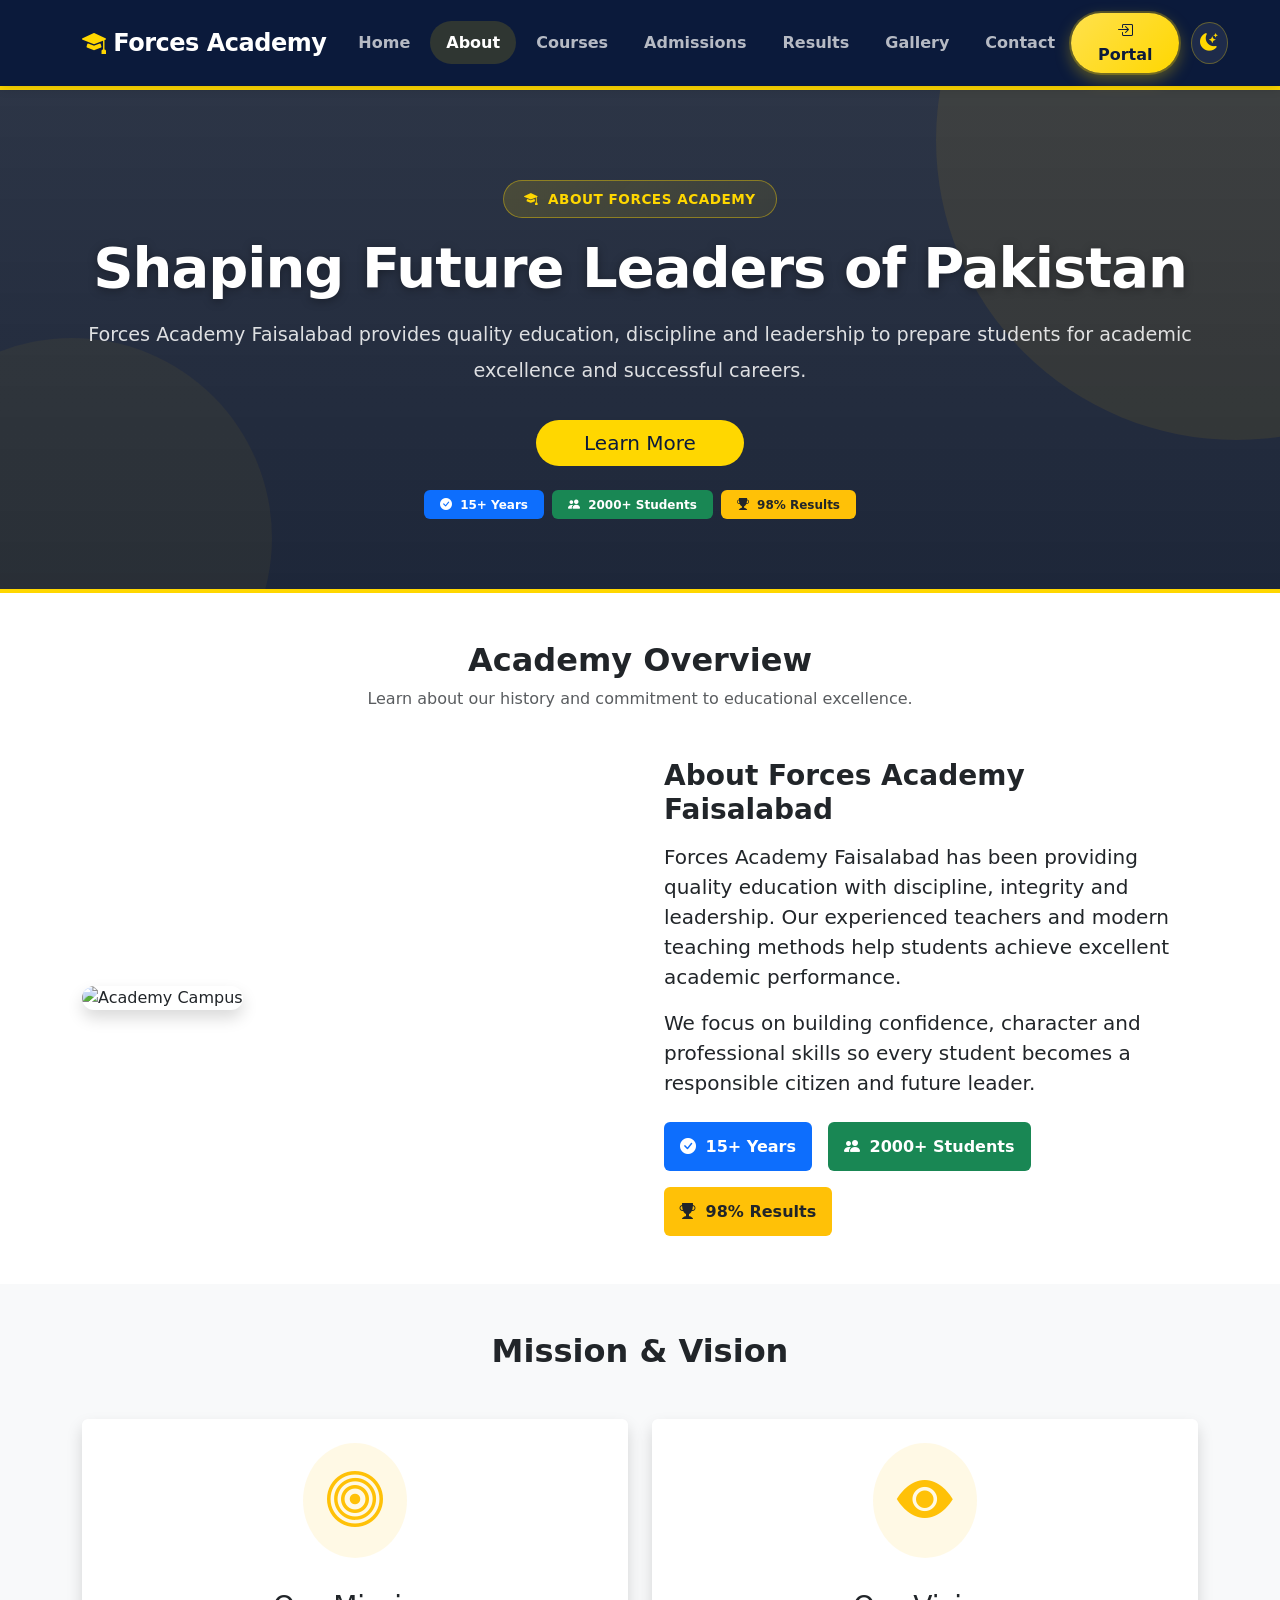
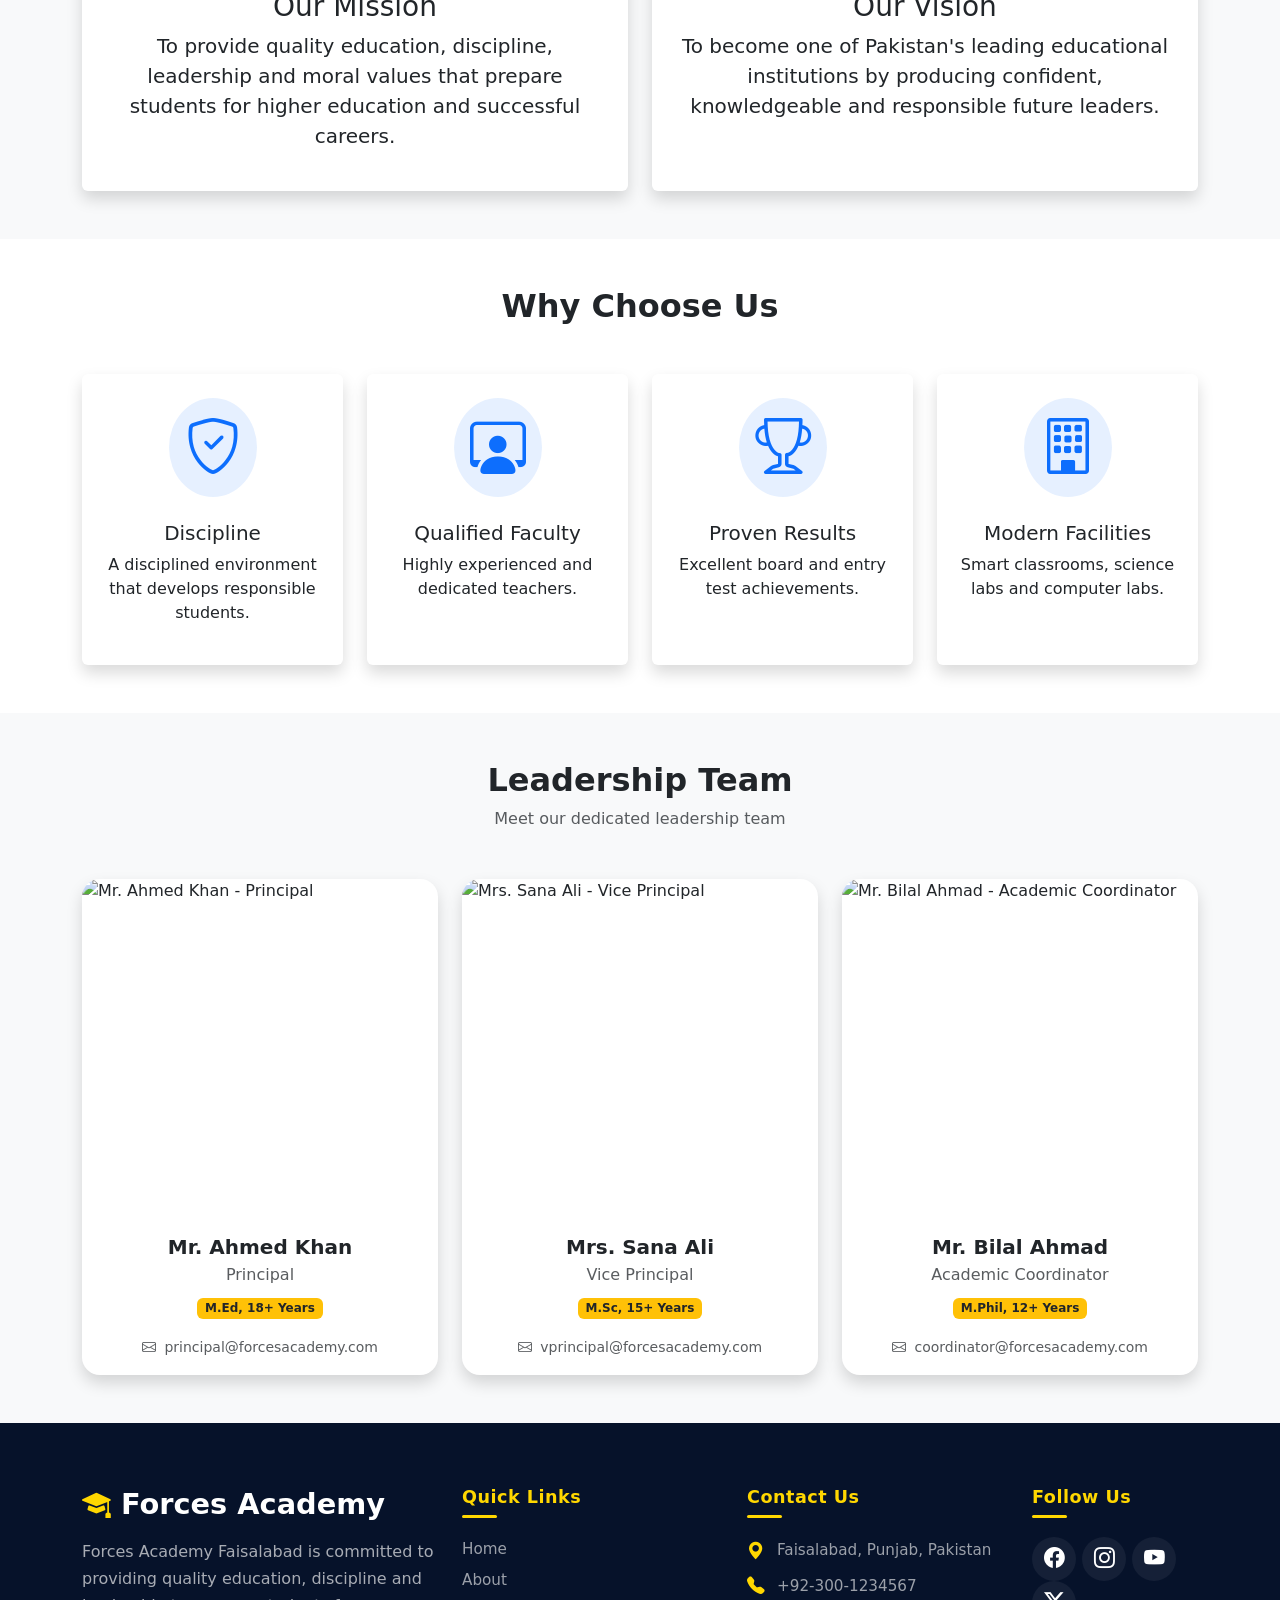
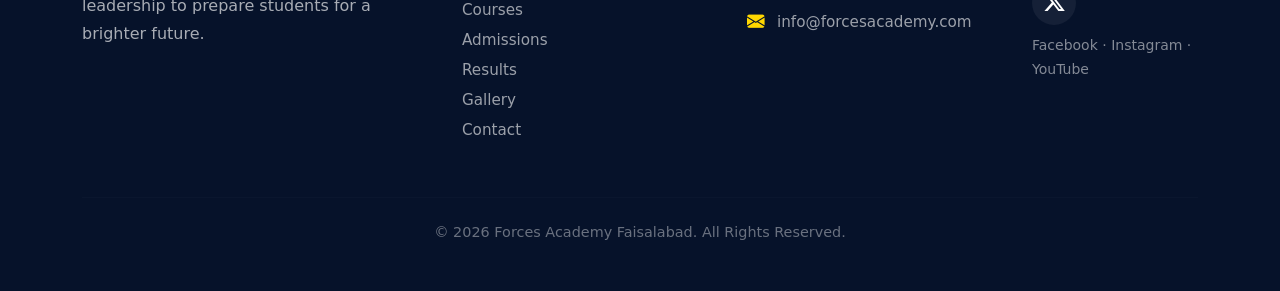
==== about.html @ 5c463c36 "Add Student Portal LMS link to all pages" ====
<!DOCTYPE html>
<html lang="en">

<head>
    <meta charset="UTF-8">
    <meta name="viewport" content="width=device-width, initial-scale=1.0">
    <title>About Us | Forces Academy Faisalabad</title>

  
    <meta name="description" content="Learn about Forces Academy Faisalabad's mission, vision and leadership team, and discover how we build confident, disciplined future leaders.">
    <meta name="keywords" content="About Forces Academy, Forces Academy Faisalabad, academy mission vision, academy leadership team, best academy Faisalabad Punjab">
    <meta property="og:title" content="About Forces Academy Faisalabad">
    <meta property="og:description" content="Discover the mission, vision and leadership team behind Forces Academy Faisalabad's commitment to quality education and leadership training.">
    <meta property="og:type" content="website">
    <meta property="og:image" content="https://images.unsplash.com/photo-1571260899304-425eee4c7efc?w=600&h=400&fit=crop&crop=center">
    <meta property="og:url" content="https://forcesacademyofficial.github.io/about.html">

    
    <link rel="icon" type="image/svg+xml" href="data:image/svg+xml,%3Csvg xmlns='http://www.w3.org/2000/svg' viewBox='0 0 64 64'%3E%3Ccircle cx='32' cy='32' r='32' fill='%230b1a3b'/%3E%3Ctext x='32' y='42' font-size='26' font-family='Arial, sans-serif' font-weight='bold' fill='%23ffd700' text-anchor='middle'%3EFA%3C/text%3E%3C/svg%3E">

    <!-- Bootstrap CSS -->
    <link href="https://cdn.jsdelivr.net/npm/bootstrap@5.3.3/dist/css/bootstrap.min.css" rel="stylesheet">

    <!-- Bootstrap Icons -->
    <link rel="stylesheet" href="https://cdn.jsdelivr.net/npm/bootstrap-icons@1.11.3/font/bootstrap-icons.min.css">

    <!-- Google Font -->
    <link href="https://fonts.googleapis.com/css2?family=Inter:wght@300;400;500;600;700;800&display=swap" rel="stylesheet">

    <style>
        /* ===== Smooth Scroll ===== */
        html {
            scroll-behavior: smooth;
        }

        /* ===== Back to Top Button ===== */
        #backToTopBtn {
            position: fixed;
            bottom: 30px;
            right: 30px;
            z-index: 1050;
            width: 50px;
            height: 50px;
            border-radius: 50%;
            background: #ffd700;
            color: #0b1a3b;
            border: none;
            font-size: 1.4rem;
            display: flex;
            align-items: center;
            justify-content: center;
            box-shadow: 0 8px 20px rgba(0, 0, 0, 0.25);
            opacity: 0;
            visibility: hidden;
            transform: translateY(20px);
            transition: opacity 0.3s ease, transform 0.3s ease, visibility 0.3s ease, background 0.2s ease;
            cursor: pointer;
        }
        #backToTopBtn.show {
            opacity: 1;
            visibility: visible;
            transform: translateY(0);
        }
        #backToTopBtn:hover {
            background: #e6c200;
            transform: translateY(-4px);
        }
        @media (max-width: 768px) {
            #backToTopBtn {
                bottom: 20px;
                right: 20px;
                width: 44px;
                height: 44px;
                font-size: 1.2rem;
            }
        }

        /* ===== NAVBAR STYLES (MATCHING INDEX.HTML) ===== */
        #mainNav {
            background: #0b1a3b;
            box-shadow: 0 2px 10px rgba(0, 0, 0, 0.15);
            padding: 0.8rem 0;
        }
        .navbar-brand {
            font-size: 1.5rem;
            letter-spacing: -0.5px;
        }
        .navbar-brand i {
            color: #ffd700;
        }
        .nav-link {
            color: rgba(255, 255, 255, 0.7) !important;
            font-weight: 600;
            padding: 0.6rem 1rem !important;
            border-radius: 50px;
            transition: all 0.2s;
        }
        .nav-link:hover,
        .nav-link.active {
            color: #fff !important;
            background: rgba(255, 215, 0, 0.15);
        }
        .btn-warning {
            background: #ffd700;
            border: none;
            color: #0b1a3b;
        }
        .btn-warning:hover {
            background: #e6c200;
            color: #0b1a3b;
        }

        /* ===== Student Portal button — made to stand out clearly ===== */
        .btn-portal {
            background: linear-gradient(135deg, #ffe14d, #ffd700);
            color: #0b1a3b !important;
            font-weight: 800;
            box-shadow: 0 0 0 2px rgba(255, 215, 0, 0.25), 0 6px 16px rgba(255, 215, 0, 0.35);
            transition: transform 0.25s ease, box-shadow 0.25s ease, background 0.2s ease;
        }
        .btn-portal:hover {
            background: linear-gradient(135deg, #fff3b0, #ffd700);
            color: #0b1a3b !important;
            transform: translateY(-3px);
            box-shadow: 0 0 0 2px rgba(255, 215, 0, 0.4), 0 10px 24px rgba(255, 215, 0, 0.45);
        }

        /* Hero section */
        .about-hero {
            position: relative;
            background-image: linear-gradient(rgba(10, 20, 40, 0.86), rgba(10, 20, 40, 0.92)), url('https://picsum.photos/seed/forcesacademy-hero/1600/700');
            background-size: cover;
            background-position: center;
            overflow: hidden;
            padding: 90px 0 70px;
            border-top: 4px solid #ffd700;
            border-bottom: 4px solid #ffd700;
        }

        .about-hero::before {
            content: '';
            position: absolute;
            top: -50%;
            right: -20%;
            width: 600px;
            height: 600px;
            background: rgba(255, 193, 7, 0.08);
            border-radius: 50%;
            pointer-events: none;
        }

        .about-hero::after {
            content: '';
            position: absolute;
            bottom: -30%;
            left: -10%;
            width: 400px;
            height: 400px;
            background: rgba(255, 193, 7, 0.05);
            border-radius: 50%;
            pointer-events: none;
        }

        .about-hero .container {
            position: relative;
            z-index: 1;
        }

        .about-hero h1 {
            text-shadow: 0 2px 10px rgba(0, 0, 0, 0.35);
            letter-spacing: -1px;
        }

        .about-hero .lead {
            font-size: 1.2rem;
            line-height: 1.85;
            color: rgba(255, 255, 255, 0.85);
        }

        .about-hero .badge-gold {
            background: linear-gradient(135deg, rgba(255, 215, 0, 0.15), rgba(255, 215, 0, 0.08));
            border: 1px solid rgba(255, 215, 0, 0.4);
            color: #ffd700;
            font-weight: 700;
            font-size: 0.85rem;
            letter-spacing: 0.5px;
            text-transform: uppercase;
            padding: 8px 20px;
            border-radius: 30px;
        }

        /* ---------- Hero entrance transition ---------- */
        .about-hero .badge-gold,
        .about-hero h1,
        .about-hero .lead,
        .about-hero>.container>.text-center>.btn,
        .about-hero .mt-4.d-flex {
            opacity: 0;
            transform: translateY(24px);
            animation: heroFadeUp 0.8s ease forwards;
        }
        .about-hero .badge-gold {
            animation-delay: 0.1s;
        }
        .about-hero h1 {
            animation-delay: 0.25s;
        }
        .about-hero .lead {
            animation-delay: 0.4s;
        }
        .about-hero>.container>.text-center>.btn {
            animation-delay: 0.55s;
        }
        .about-hero .mt-4.d-flex {
            animation-delay: 0.7s;
        }

        @keyframes heroFadeUp {
            from {
                opacity: 0;
                transform: translateY(24px);
            }
            to {
                opacity: 1;
                transform: translateY(0);
            }
        }

        .about-hero .btn {
            transition: transform 0.25s ease, box-shadow 0.25s ease;
        }
        .about-hero .btn:hover {
            transform: translateY(-3px);
            box-shadow: 0 8px 22px rgba(0, 0, 0, 0.25);
        }

        .gallery-photo {
            width: 100%;
            height: 220px;
            object-fit: cover;
            border-radius: 14px;
            box-shadow: 0 10px 25px rgba(0, 0, 0, 0.15);
            transition: transform .3s ease;
        }
        .gallery-photo:hover {
            transform: scale(1.03);
        }

        .counselor-photo {
            width: 100%;
            max-width: 380px;
            border-radius: 16px;
            box-shadow: 0 12px 30px rgba(0, 0, 0, 0.18);
        }

        /* ===== LEADERSHIP TEAM CARDS (fixed: proper spacing + sizing) ===== */
        .leader-card {
            border-radius: 18px;
            overflow: hidden;
            transition: transform 0.3s ease, box-shadow 0.3s ease;
        }
        .leader-card:hover {
            transform: translateY(-6px);
            box-shadow: 0 16px 35px rgba(0, 0, 0, 0.18) !important;
        }
        .leader-img-wrapper {
            width: 100%;
            height: 340px;
            overflow: hidden;
        }
        .leader-img-wrapper img {
            width: 100%;
            height: 100%;
            object-fit: cover;
            display: block;
            transition: transform 0.4s ease;
        }
        .leader-card:hover .leader-img-wrapper img {
            transform: scale(1.06);
        }

        /* ===== FOOTER STYLES (MATCHING INDEX.HTML) ===== */
        footer {
            background: #06122a;
            padding: 4rem 0 2rem;
            color: #fff;
        }

        .footer-brand {
            font-size: 1.8rem;
            font-weight: 800;
            margin-bottom: 1rem;
        }
        .footer-brand i {
            color: #ffd700;
        }
        .footer-about-text {
            color: rgba(255, 255, 255, 0.65);
            font-size: 1rem;
            line-height: 1.7;
        }

        .footer-heading {
            color: #ffd700;
            font-size: 1.1rem;
            font-weight: 700;
            margin-bottom: 1.2rem;
            letter-spacing: 0.5px;
            position: relative;
            padding-bottom: 0.6rem;
        }
        .footer-heading::after {
            content: '';
            position: absolute;
            bottom: 0;
            left: 0;
            width: 35px;
            height: 3px;
            background: #ffd700;
            border-radius: 10px;
        }

        .quick-link {
            color: rgba(255, 255, 255, 0.6);
            text-decoration: none;
            transition: 0.2s;
            display: inline-block;
            margin-bottom: 0.4rem;
            font-size: 0.95rem;
        }
        .quick-link:hover {
            color: #ffd700;
            padding-left: 6px;
        }

        .contact-info {
            color: rgba(255, 255, 255, 0.6);
            margin-bottom: 0.6rem;
            font-size: 0.95rem;
            display: flex;
            align-items: center;
            gap: 8px;
        }
        .contact-info i {
            color: #ffd700;
            width: 22px;
            font-size: 1.1rem;
            flex-shrink: 0;
        }

        .social-link {
            display: inline-flex;
            align-items: center;
            justify-content: center;
            width: 44px;
            height: 44px;
            border-radius: 50%;
            background: rgba(255, 255, 255, 0.06);
            color: #fff;
            font-size: 1.3rem;
            transition: 0.2s;
            text-decoration: none;
            margin-right: 6px;
        }
        .social-link:hover {
            background: #ffd700;
            color: #0b1a3b;
            transform: translateY(-3px);
        }

        .footer-divider {
            border-color: rgba(255, 255, 255, 0.08);
            margin: 2rem 0 1.5rem;
        }
        .copyright {
            color: rgba(255, 255, 255, 0.4);
            font-size: 0.9rem;
            text-align: center;
        }

        @media (max-width: 768px) {
            .footer-heading::after {
                left: 50%;
                transform: translateX(-50%);
            }
            .footer-heading {
                text-align: center;
            }
            .contact-info {
                justify-content: center;
            }
            .quick-link {
                display: block;
                text-align: center;
            }
            .social-link {
                margin: 0 4px;
            }
        }

        /* ===== DARK MODE TOGGLE BUTTON ===== */
        #darkModeToggle {
            width: 42px;
            height: 42px;
            border-radius: 50%;
            display: inline-flex;
            align-items: center;
            justify-content: center;
            background: rgba(255, 255, 255, 0.08);
            border: 1px solid rgba(255, 215, 0, 0.3);
            color: #ffd700;
            font-size: 1.1rem;
            transition: 0.25s ease;
            margin-left: 0.75rem;
        }
        #darkModeToggle:hover {
            background: rgba(255, 215, 0, 0.18);
            transform: translateY(-2px) rotate(15deg);
        }

        /* ===== STAGGERED REVEAL ANIMATIONS (mission, why-choose-us, leadership cards) ===== */
        .card.h-100.shadow.border-0,
        .leader-card {
            opacity: 0;
            transform: translateY(35px);
        }
        .card.h-100.shadow.border-0.reveal-in,
        .leader-card.reveal-in {
            animation: fadeSlideUp 0.7s ease forwards;
        }
        @keyframes fadeSlideUp {
            to {
                opacity: 1;
                transform: translateY(0);
            }
        }

        /* ===== DARK MODE THEME ===== */
        body.dark-mode {
            background: #0a1226;
            color: #e6e8ee;
        }
        body.dark-mode .bg-light {
            background: #0f1a34 !important;
        }
        body.dark-mode .card {
            background: #16213f;
            box-shadow: 0 8px 24px rgba(0, 0, 0, 0.35) !important;
        }
        body.dark-mode .card h3,
        body.dark-mode .card h5 {
            color: #f2f2f2;
        }
        body.dark-mode .card p,
        body.dark-mode .card .fs-5 {
            color: #c3c8d6;
        }
        body.dark-mode .text-muted {
            color: #a9b1c6 !important;
        }
        body.dark-mode h2,
        body.dark-mode h3 {
            color: #f2f2f2;
        }
        body.dark-mode .leader-card {
            background: #16213f;
        }
        body.dark-mode .leader-card .text-muted {
            color: #a9b1c6 !important;
        }
    </style>
</head>

<body>
    <!-- Apply saved theme immediately to avoid a flash of the wrong mode -->
    <script>
        if (localStorage.getItem('theme') === 'dark') {
            document.body.classList.add('dark-mode');
        }
    </script>

    <!-- ================= NAVBAR (IDENTICAL TO INDEX.HTML) ================= -->
    <nav class="navbar navbar-expand-lg navbar-dark sticky-top" id="mainNav">
        <div class="container">
            <a class="navbar-brand fw-bold" href="index.html">
                <i class="bi bi-mortarboard-fill"></i> Forces Academy
            </a>
            <button class="navbar-toggler border-0" type="button" data-bs-toggle="collapse" data-bs-target="#navMenu">
                <span class="navbar-toggler-icon"></span>
            </button>
            <div class="collapse navbar-collapse" id="navMenu">
                <ul class="navbar-nav mx-auto gap-1">
                    <li class="nav-item"><a class="nav-link" href="index.html">Home</a></li>
                    <li class="nav-item"><a class="nav-link active" href="about.html">About</a></li>
                    <li class="nav-item"><a class="nav-link" href="courses.html">Courses</a></li>
                    <li class="nav-item"><a class="nav-link" href="admissions.html">Admissions</a></li>
                    <li class="nav-item"><a class="nav-link" href="results.html">Results</a></li>
                    <li class="nav-item"><a class="nav-link" href="gallery.html">Gallery</a></li>
                    <li class="nav-item"><a class="nav-link" href="contact.html">Contact</a></li>
                </ul>
                <!-- STEP 1: Student Portal button linked to Full Stack LMS hosted URL -->
                <a href="https://forcesacademy23.infinityfreeapp.com/" target="_blank" class="btn btn-warning btn-portal rounded-pill px-4 fw-bold">
                    <i class="bi bi-box-arrow-in-right"></i> Portal
                </a>
                <button id="darkModeToggle" type="button" title="Toggle dark mode" aria-label="Toggle dark mode">
                    <i class="bi bi-moon-stars-fill" id="darkModeIcon"></i>
                </button>
            </div>
        </div>
    </nav>

    <!-- ================= HERO SECTION ================= -->
    <section class="about-hero">
        <div class="container text-center">
            <span class="badge-gold mb-3 d-inline-block"><i class="bi bi-mortarboard-fill me-1"></i> About Forces Academy</span>
            <h1 class="display-4 fw-bold text-white">Shaping Future Leaders of Pakistan</h1>
            <p class="lead mx-auto mt-3">Forces Academy Faisalabad provides quality education, discipline and leadership to prepare students for academic excellence and successful careers.</p>
            <a href="#overview" class="btn btn-warning btn-lg rounded-pill mt-3 px-5">Learn More</a>
            <div class="mt-4 d-flex gap-2 flex-wrap justify-content-center">
                <span class="badge bg-primary p-2 px-3"><i class="bi bi-check-circle-fill me-1"></i> 15+ Years</span>
                <span class="badge bg-success p-2 px-3"><i class="bi bi-people-fill me-1"></i> 2000+ Students</span>
                <span class="badge bg-warning text-dark p-2 px-3"><i class="bi bi-trophy-fill me-1"></i> 98% Results</span>
            </div>
        </div>
    </section>

    <!-- ================= ACADEMY OVERVIEW ================= -->
    <section id="overview" class="py-5">
        <div class="container">
            <div class="text-center mb-5">
                <h2 class="fw-bold">Academy Overview</h2>
                <p class="text-muted">Learn about our history and commitment to educational excellence.</p>
            </div>
            <div class="row align-items-center g-5">
                <div class="col-lg-6">
                    <img src="https://images.unsplash.com/photo-1571260899304-425eee4c7efc?w=600&h=400&fit=crop&crop=center" class="img-fluid rounded-4 shadow" alt="Academy Campus" loading="lazy">
                </div>
                <div class="col-lg-6">
                    <h3 class="fw-bold mb-3">About Forces Academy Faisalabad</h3>
                    <p class="fs-5">Forces Academy Faisalabad has been providing quality education with discipline, integrity and leadership. Our experienced teachers and modern teaching methods help students achieve excellent academic performance.</p>
                    <p class="fs-5">We focus on building confidence, character and professional skills so every student becomes a responsible citizen and future leader.</p>
                    <div class="mt-4 d-flex gap-3 flex-wrap">
                        <span class="badge bg-primary p-3 fs-6"><i class="bi bi-check-circle-fill me-1"></i> 15+ Years</span>
                        <span class="badge bg-success p-3 fs-6"><i class="bi bi-people-fill me-1"></i> 2000+ Students</span>
                        <span class="badge bg-warning text-dark p-3 fs-6"><i class="bi bi-trophy-fill me-1"></i> 98% Results</span>
                    </div>
                </div>
            </div>
        </div>
    </section>

    <!-- ================= MISSION & VISION ================= -->
    <section class="py-5 bg-light">
        <div class="container">
            <div class="text-center mb-5">
                <h2 class="fw-bold">Mission & Vision</h2>
            </div>
            <div class="row g-4">
                <div class="col-md-6">
                    <div class="card shadow border-0 h-100">
                        <div class="card-body p-4 text-center">
                            <div class="bg-warning bg-opacity-10 rounded-circle d-inline-flex p-4 mb-3">
                                <i class="bi bi-bullseye display-4 text-warning"></i>
                            </div>
                            <h3 class="mt-3">Our Mission</h3>
                            <p class="fs-5">To provide quality education, discipline, leadership and moral values that prepare students for higher education and successful careers.</p>
                        </div>
                    </div>
                </div>
                <div class="col-md-6">
                    <div class="card shadow border-0 h-100">
                        <div class="card-body p-4 text-center">
                            <div class="bg-warning bg-opacity-10 rounded-circle d-inline-flex p-4 mb-3">
                                <i class="bi bi-eye-fill display-4 text-warning"></i>
                            </div>
                            <h3 class="mt-3">Our Vision</h3>
                            <p class="fs-5">To become one of Pakistan's leading educational institutions by producing confident, knowledgeable and responsible future leaders.</p>
                        </div>
                    </div>
                </div>
            </div>
        </div>
    </section>

    <!-- ================= WHY CHOOSE US ================= -->
    <section class="py-5">
        <div class="container">
            <div class="text-center mb-5">
                <h2 class="fw-bold">Why Choose Us</h2>
            </div>
            <div class="row g-4">
                <div class="col-md-6 col-lg-3">
                    <div class="card h-100 shadow border-0 text-center">
                        <div class="card-body py-4">
                            <div class="bg-primary bg-opacity-10 rounded-circle d-inline-flex p-3 mb-3">
                                <i class="bi bi-shield-check display-4 text-primary"></i>
                            </div>
                            <h5 class="mt-2">Discipline</h5>
                            <p>A disciplined environment that develops responsible students.</p>
                        </div>
                    </div>
                </div>
                <div class="col-md-6 col-lg-3">
                    <div class="card h-100 shadow border-0 text-center">
                        <div class="card-body py-4">
                            <div class="bg-primary bg-opacity-10 rounded-circle d-inline-flex p-3 mb-3">
                                <i class="bi bi-person-workspace display-4 text-primary"></i>
                            </div>
                            <h5 class="mt-2">Qualified Faculty</h5>
                            <p>Highly experienced and dedicated teachers.</p>
                        </div>
                    </div>
                </div>
                <div class="col-md-6 col-lg-3">
                    <div class="card h-100 shadow border-0 text-center">
                        <div class="card-body py-4">
                            <div class="bg-primary bg-opacity-10 rounded-circle d-inline-flex p-3 mb-3">
                                <i class="bi bi-trophy display-4 text-primary"></i>
                            </div>
                            <h5 class="mt-2">Proven Results</h5>
                            <p>Excellent board and entry test achievements.</p>
                        </div>
                    </div>
                </div>
                <div class="col-md-6 col-lg-3">
                    <div class="card h-100 shadow border-0 text-center">
                        <div class="card-body py-4">
                            <div class="bg-primary bg-opacity-10 rounded-circle d-inline-flex p-3 mb-3">
                                <i class="bi bi-building display-4 text-primary"></i>
                            </div>
                            <h5 class="mt-2">Modern Facilities</h5>
                            <p>Smart classrooms, science labs and computer labs.</p>
                        </div>
                    </div>
                </div>
            </div>
        </div>
    </section>

    <!-- ================= LEADERSHIP TEAM ================= -->
    <section class="py-5 bg-light">
        <div class="container">
            <div class="text-center mb-5">
                <h2 class="fw-bold">Leadership Team</h2>
                <p class="text-muted">Meet our dedicated leadership team</p>
            </div>
            <div class="row g-4">
                <div class="col-md-4">
                    <div class="card shadow border-0 leader-card">
                        <div class="leader-img-wrapper">
                            <img src="https://images.unsplash.com/photo-1507003211169-0a1dd7228f2d?w=400&h=500&fit=crop&crop=center&auto=format" alt="Mr. Ahmed Khan - Principal" loading="lazy">
                        </div>
                        <div class="card-body text-center">
                            <h5 class="fw-bold mb-1">Mr. Ahmed Khan</h5>
                            <p class="text-muted mb-2">Principal</p>
                            <span class="badge bg-warning text-dark">M.Ed, 18+ Years</span>
                            <div class="mt-3">
                                <small class="text-muted">
                                    <i class="bi bi-envelope me-1"></i> principal@forcesacademy.com
                                </small>
                            </div>
                        </div>
                    </div>
                </div>
                <div class="col-md-4">
                    <div class="card shadow border-0 leader-card">
                        <div class="leader-img-wrapper">
                            <img src="https://images.unsplash.com/photo-1573496359142-b8d87734a5a2?w=400&h=500&fit=crop&crop=center&auto=format" alt="Mrs. Sana Ali - Vice Principal" loading="lazy">
                        </div>
                        <div class="card-body text-center">
                            <h5 class="fw-bold mb-1">Mrs. Sana Ali</h5>
                            <p class="text-muted mb-2">Vice Principal</p>
                            <span class="badge bg-warning text-dark">M.Sc, 15+ Years</span>
                            <div class="mt-3">
                                <small class="text-muted">
                                    <i class="bi bi-envelope me-1"></i> vprincipal@forcesacademy.com
                                </small>
                            </div>
                        </div>
                    </div>
                </div>
                <div class="col-md-4">
                    <div class="card shadow border-0 leader-card">
                        <div class="leader-img-wrapper">
                            <img src="https://images.unsplash.com/photo-1472099645785-5658abf4ff4e?w=400&h=500&fit=crop&crop=center&auto=format" alt="Mr. Bilal Ahmad - Academic Coordinator" loading="lazy">
                        </div>
                        <div class="card-body text-center">
                            <h5 class="fw-bold mb-1">Mr. Bilal Ahmad</h5>
                            <p class="text-muted mb-2">Academic Coordinator</p>
                            <span class="badge bg-warning text-dark">M.Phil, 12+ Years</span>
                            <div class="mt-3">
                                <small class="text-muted">
                                    <i class="bi bi-envelope me-1"></i> coordinator@forcesacademy.com
                                </small>
                            </div>
                        </div>
                    </div>
                </div>
            </div>
        </div>
    </section>

    <!-- ================= FOOTER (IDENTICAL TO INDEX.HTML) ================= -->
    <footer>
        <div class="container">
            <div class="row g-4">

                <div class="col-lg-4 col-md-6">
                    <h3 class="footer-brand">
                        <i class="bi bi-mortarboard-fill"></i> Forces Academy
                    </h3>
                    <p class="footer-about-text">
                        Forces Academy Faisalabad is committed to providing quality education, discipline and leadership to prepare students for a brighter future.
                    </p>
                </div>

                <div class="col-lg-3 col-md-6">
                    <h5 class="footer-heading">Quick Links</h5>
                    <ul class="list-unstyled">
                        <li><a href="index.html" class="quick-link">Home</a></li>
                        <li><a href="about.html" class="quick-link">About</a></li>
                        <li><a href="courses.html" class="quick-link">Courses</a></li>
                        <li><a href="admissions.html" class="quick-link">Admissions</a></li>
                        <li><a href="results.html" class="quick-link">Results</a></li>
                        <li><a href="gallery.html" class="quick-link">Gallery</a></li>
                        <li><a href="contact.html" class="quick-link">Contact</a></li>
                    </ul>
                </div>

                <div class="col-lg-3 col-md-6">
                    <h5 class="footer-heading">Contact Us</h5>
                    <p class="contact-info">
                        <i class="bi bi-geo-alt-fill"></i> Faisalabad, Punjab, Pakistan
                    </p>
                    <p class="contact-info">
                        <i class="bi bi-telephone-fill"></i> +92-300-1234567
                    </p>
                    <p class="contact-info">
                        <i class="bi bi-envelope-fill"></i> info@forcesacademy.com
                    </p>
                </div>

                <div class="col-lg-2 col-md-6">
                    <h5 class="footer-heading">Follow Us</h5>
                    <div class="d-flex flex-wrap">
                        <a href="https://www.facebook.com/forcesacademyofficial" target="_blank" class="social-link facebook" title="Follow us on Facebook">
                            <i class="bi bi-facebook"></i>
                        </a>
                        <a href="https://www.instagram.com/forcesacademyofficial" target="_blank" class="social-link instagram" title="Follow us on Instagram">
                            <i class="bi bi-instagram"></i>
                        </a>
                        <a href="https://www.youtube.com/@forcesacademyofficial" target="_blank" class="social-link youtube" title="Subscribe on YouTube">
                            <i class="bi bi-youtube"></i>
                        </a>
                        <a href="https://twitter.com/forcesacademy" target="_blank" class="social-link twitter" title="Follow us on Twitter">
                            <i class="bi bi-twitter-x"></i>
                        </a>
                    </div>
                    <div class="mt-2">
                        <small class="text-white-50">Facebook · Instagram · YouTube</small>
                    </div>
                </div>

            </div>

            <hr class="footer-divider">
            <div class="text-center">
                <p class="copyright">© 2026 Forces Academy Faisalabad. All Rights Reserved.</p>
            </div>
        </div>
    </footer>

    <!-- ================= BACK TO TOP BUTTON ================= -->
    <button id="backToTopBtn" type="button" aria-label="Back to top" title="Back to top">
        <i class="bi bi-arrow-up"></i>
    </button>

    <!-- Bootstrap JS -->
    <script src="https://cdn.jsdelivr.net/npm/bootstrap@5.3.3/dist/js/bootstrap.bundle.min.js"></script>

    <script>
        document.addEventListener('DOMContentLoaded', function() {

            // ---------- DARK MODE TOGGLE ----------
            const darkModeToggle = document.getElementById('darkModeToggle');
            const darkModeIcon = document.getElementById('darkModeIcon');

            function syncDarkModeIcon() {
                if (document.body.classList.contains('dark-mode')) {
                    darkModeIcon.className = 'bi bi-sun-fill';
                } else {
                    darkModeIcon.className = 'bi bi-moon-stars-fill';
                }
            }
            syncDarkModeIcon();

            darkModeToggle.addEventListener('click', function() {
                document.body.classList.toggle('dark-mode');
                const isDark = document.body.classList.contains('dark-mode');
                localStorage.setItem('theme', isDark ? 'dark' : 'light');
                syncDarkModeIcon();
            });

            // ---------- STAGGERED "APPEAR ONE BY ONE" REVEAL ----------
            function staggerReveal(itemSelector, containerEl, baseDelay) {
                if (!containerEl) return;
                const items = containerEl.querySelectorAll(itemSelector);
                const revealObserver = new IntersectionObserver((entries) => {
                    entries.forEach(entry => {
                        if (entry.isIntersecting) {
                            items.forEach((item, i) => {
                                item.style.animationDelay = (i * baseDelay) + 'ms';
                                item.classList.add('reveal-in');
                            });
                            revealObserver.unobserve(entry.target);
                        }
                    });
                }, { threshold: 0.2 });
                revealObserver.observe(containerEl);
            }

            document.querySelectorAll('section').forEach(section => {
                if (section.querySelector('.leader-card')) {
                    staggerReveal('.leader-card', section, 150);
                } else if (section.querySelector('.card.h-100.shadow.border-0')) {
                    staggerReveal('.card.h-100.shadow.border-0', section, 130);
                }
            });

            // Back to Top Button
            const backToTopBtn = document.getElementById('backToTopBtn');

            function toggleBackToTopBtn() {
                if (window.scrollY > 300) {
                    backToTopBtn.classList.add('show');
                } else {
                    backToTopBtn.classList.remove('show');
                }
            }

            window.addEventListener('scroll', toggleBackToTopBtn);
            toggleBackToTopBtn();

            backToTopBtn.addEventListener('click', function() {
                window.scrollTo({
                    top: 0,
                    behavior: 'smooth'
                });
            });
        });
    </script>

</body>

</html>
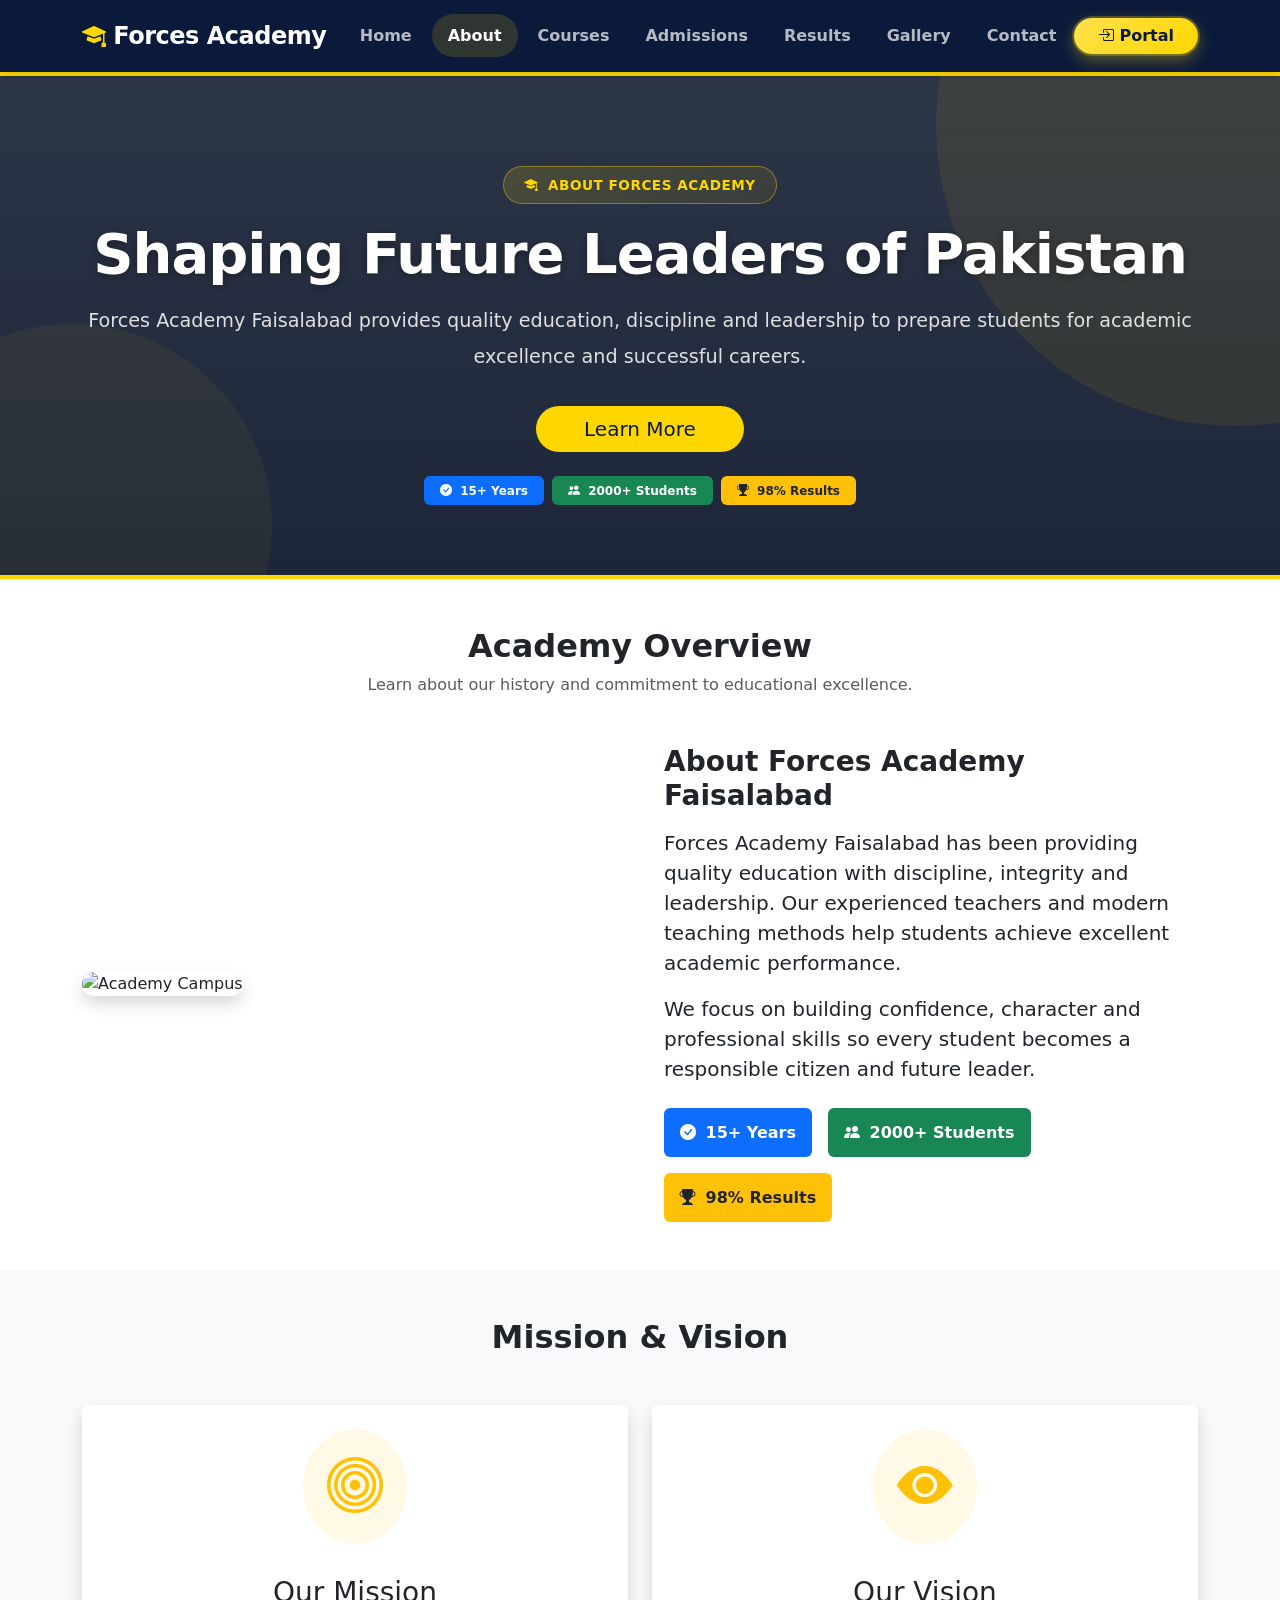
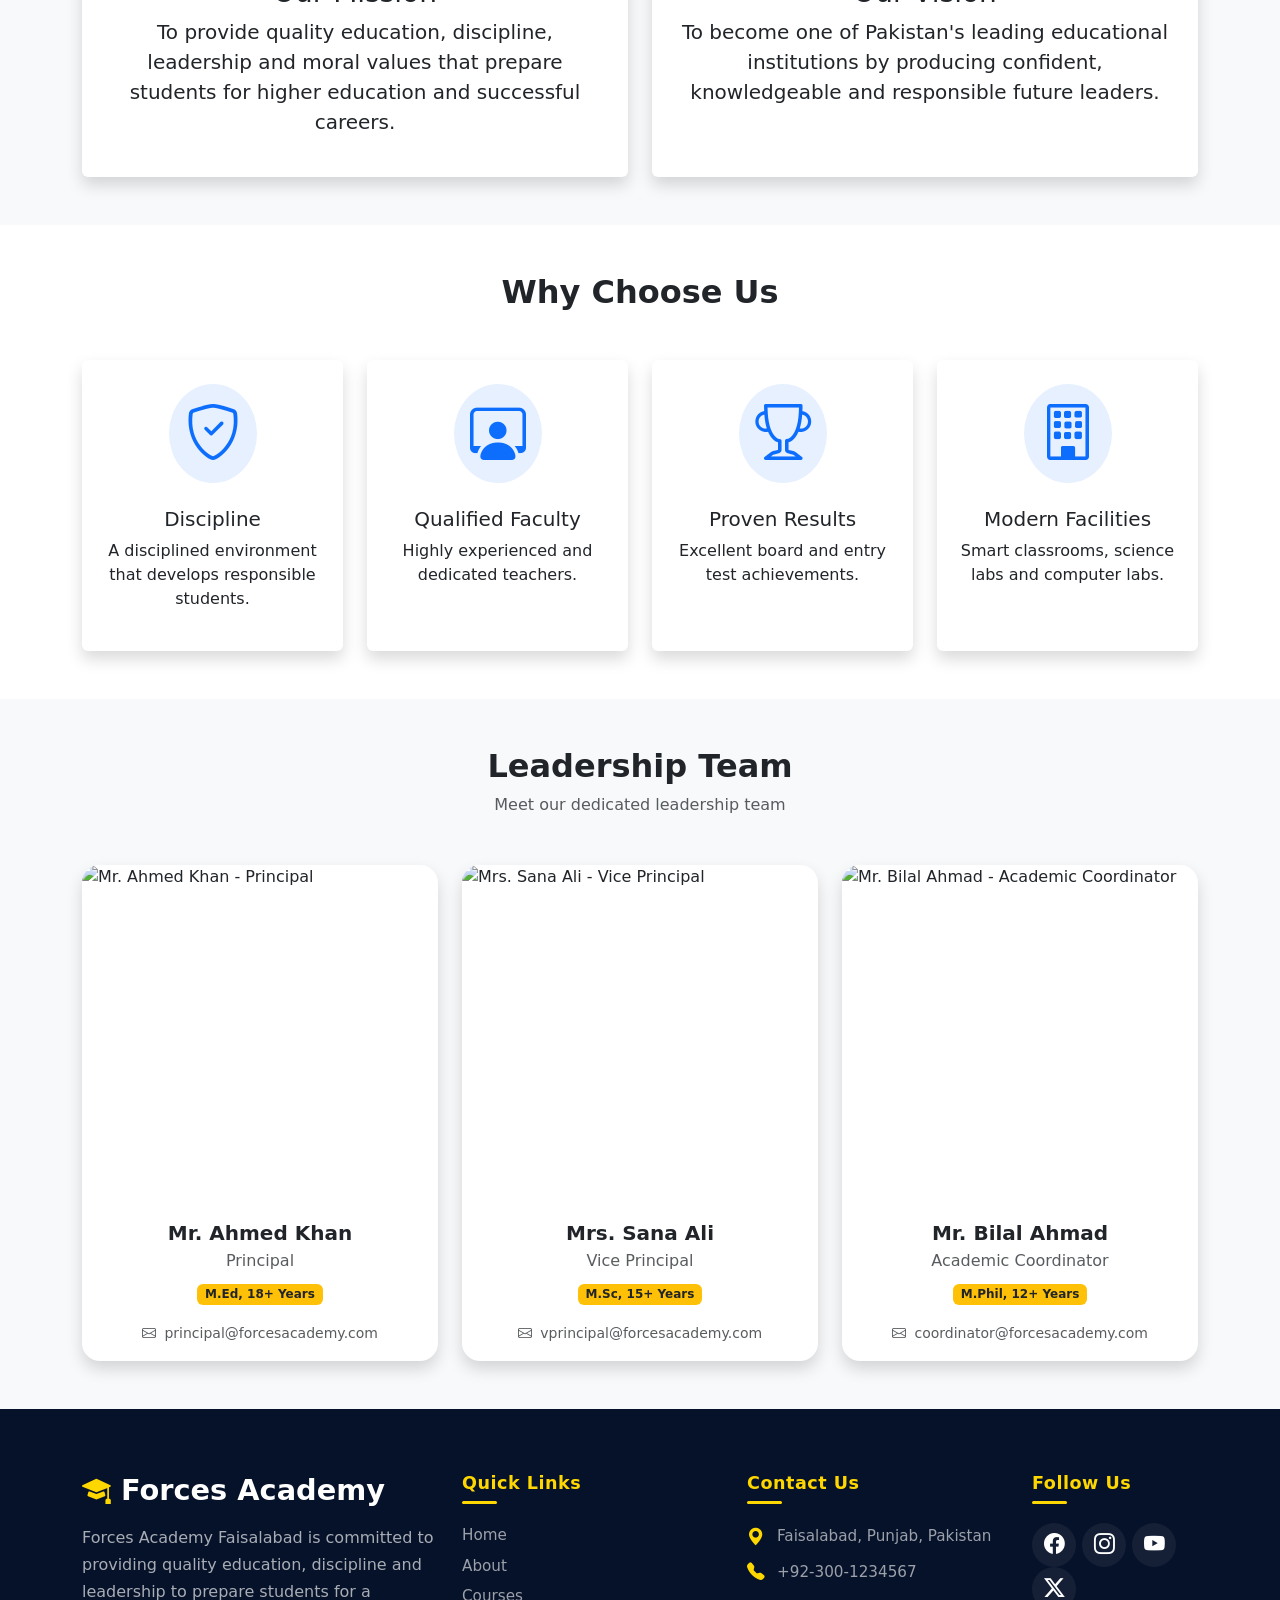
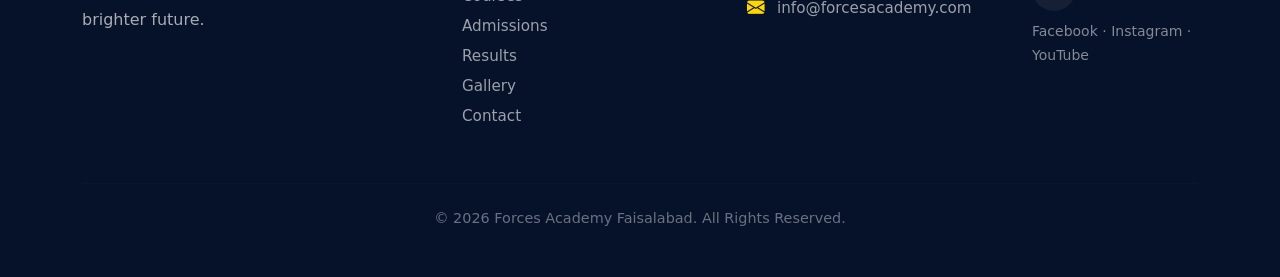
==== commit 2177754f: "Updated Forces Academy website" ====
--- a/about.html
+++ b/about.html
@@ -5,18 +5,6 @@
     <meta charset="UTF-8">
     <meta name="viewport" content="width=device-width, initial-scale=1.0">
     <title>About Us | Forces Academy Faisalabad</title>
-
-  
-    <meta name="description" content="Learn about Forces Academy Faisalabad's mission, vision and leadership team, and discover how we build confident, disciplined future leaders.">
-    <meta name="keywords" content="About Forces Academy, Forces Academy Faisalabad, academy mission vision, academy leadership team, best academy Faisalabad Punjab">
-    <meta property="og:title" content="About Forces Academy Faisalabad">
-    <meta property="og:description" content="Discover the mission, vision and leadership team behind Forces Academy Faisalabad's commitment to quality education and leadership training.">
-    <meta property="og:type" content="website">
-    <meta property="og:image" content="https://images.unsplash.com/photo-1571260899304-425eee4c7efc?w=600&h=400&fit=crop&crop=center">
-    <meta property="og:url" content="https://forcesacademyofficial.github.io/about.html">
-
-    
-    <link rel="icon" type="image/svg+xml" href="data:image/svg+xml,%3Csvg xmlns='http://www.w3.org/2000/svg' viewBox='0 0 64 64'%3E%3Ccircle cx='32' cy='32' r='32' fill='%230b1a3b'/%3E%3Ctext x='32' y='42' font-size='26' font-family='Arial, sans-serif' font-weight='bold' fill='%23ffd700' text-anchor='middle'%3EFA%3C/text%3E%3C/svg%3E">
 
     <!-- Bootstrap CSS -->
     <link href="https://cdn.jsdelivr.net/npm/bootstrap@5.3.3/dist/css/bootstrap.min.css" rel="stylesheet">
@@ -397,87 +385,10 @@
                 margin: 0 4px;
             }
         }
-
-        /* ===== DARK MODE TOGGLE BUTTON ===== */
-        #darkModeToggle {
-            width: 42px;
-            height: 42px;
-            border-radius: 50%;
-            display: inline-flex;
-            align-items: center;
-            justify-content: center;
-            background: rgba(255, 255, 255, 0.08);
-            border: 1px solid rgba(255, 215, 0, 0.3);
-            color: #ffd700;
-            font-size: 1.1rem;
-            transition: 0.25s ease;
-            margin-left: 0.75rem;
-        }
-        #darkModeToggle:hover {
-            background: rgba(255, 215, 0, 0.18);
-            transform: translateY(-2px) rotate(15deg);
-        }
-
-        /* ===== STAGGERED REVEAL ANIMATIONS (mission, why-choose-us, leadership cards) ===== */
-        .card.h-100.shadow.border-0,
-        .leader-card {
-            opacity: 0;
-            transform: translateY(35px);
-        }
-        .card.h-100.shadow.border-0.reveal-in,
-        .leader-card.reveal-in {
-            animation: fadeSlideUp 0.7s ease forwards;
-        }
-        @keyframes fadeSlideUp {
-            to {
-                opacity: 1;
-                transform: translateY(0);
-            }
-        }
-
-        /* ===== DARK MODE THEME ===== */
-        body.dark-mode {
-            background: #0a1226;
-            color: #e6e8ee;
-        }
-        body.dark-mode .bg-light {
-            background: #0f1a34 !important;
-        }
-        body.dark-mode .card {
-            background: #16213f;
-            box-shadow: 0 8px 24px rgba(0, 0, 0, 0.35) !important;
-        }
-        body.dark-mode .card h3,
-        body.dark-mode .card h5 {
-            color: #f2f2f2;
-        }
-        body.dark-mode .card p,
-        body.dark-mode .card .fs-5 {
-            color: #c3c8d6;
-        }
-        body.dark-mode .text-muted {
-            color: #a9b1c6 !important;
-        }
-        body.dark-mode h2,
-        body.dark-mode h3 {
-            color: #f2f2f2;
-        }
-        body.dark-mode .leader-card {
-            background: #16213f;
-        }
-        body.dark-mode .leader-card .text-muted {
-            color: #a9b1c6 !important;
-        }
     </style>
 </head>
 
 <body>
-    <!-- Apply saved theme immediately to avoid a flash of the wrong mode -->
-    <script>
-        if (localStorage.getItem('theme') === 'dark') {
-            document.body.classList.add('dark-mode');
-        }
-    </script>
 
     <!-- ================= NAVBAR (IDENTICAL TO INDEX.HTML) ================= -->
     <nav class="navbar navbar-expand-lg navbar-dark sticky-top" id="mainNav">
@@ -498,13 +409,9 @@
                     <li class="nav-item"><a class="nav-link" href="gallery.html">Gallery</a></li>
                     <li class="nav-item"><a class="nav-link" href="contact.html">Contact</a></li>
                 </ul>
-                <!-- STEP 1: Student Portal button linked to Full Stack LMS hosted URL -->
-                <a href="https://forcesacademy23.infinityfreeapp.com/" target="_blank" class="btn btn-warning btn-portal rounded-pill px-4 fw-bold">
+                <a href="#" class="btn btn-warning btn-portal rounded-pill px-4 fw-bold">
                     <i class="bi bi-box-arrow-in-right"></i> Portal
                 </a>
-                <button id="darkModeToggle" type="button" title="Toggle dark mode" aria-label="Toggle dark mode">
-                    <i class="bi bi-moon-stars-fill" id="darkModeIcon"></i>
-                </button>
             </div>
         </div>
     </nav>
@@ -780,53 +687,6 @@
 
     <script>
         document.addEventListener('DOMContentLoaded', function() {
-
-            // ---------- DARK MODE TOGGLE ----------
-            const darkModeToggle = document.getElementById('darkModeToggle');
-            const darkModeIcon = document.getElementById('darkModeIcon');
-
-            function syncDarkModeIcon() {
-                if (document.body.classList.contains('dark-mode')) {
-                    darkModeIcon.className = 'bi bi-sun-fill';
-                } else {
-                    darkModeIcon.className = 'bi bi-moon-stars-fill';
-                }
-            }
-            syncDarkModeIcon();
-
-            darkModeToggle.addEventListener('click', function() {
-                document.body.classList.toggle('dark-mode');
-                const isDark = document.body.classList.contains('dark-mode');
-                localStorage.setItem('theme', isDark ? 'dark' : 'light');
-                syncDarkModeIcon();
-            });
-
-            // ---------- STAGGERED "APPEAR ONE BY ONE" REVEAL ----------
-            function staggerReveal(itemSelector, containerEl, baseDelay) {
-                if (!containerEl) return;
-                const items = containerEl.querySelectorAll(itemSelector);
-                const revealObserver = new IntersectionObserver((entries) => {
-                    entries.forEach(entry => {
-                        if (entry.isIntersecting) {
-                            items.forEach((item, i) => {
-                                item.style.animationDelay = (i * baseDelay) + 'ms';
-                                item.classList.add('reveal-in');
-                            });
-                            revealObserver.unobserve(entry.target);
-                        }
-                    });
-                }, { threshold: 0.2 });
-                revealObserver.observe(containerEl);
-            }
-
-            document.querySelectorAll('section').forEach(section => {
-                if (section.querySelector('.leader-card')) {
-                    staggerReveal('.leader-card', section, 150);
-                } else if (section.querySelector('.card.h-100.shadow.border-0')) {
-                    staggerReveal('.card.h-100.shadow.border-0', section, 130);
-                }
-            });
-
             // Back to Top Button
             const backToTopBtn = document.getElementById('backToTopBtn');
 
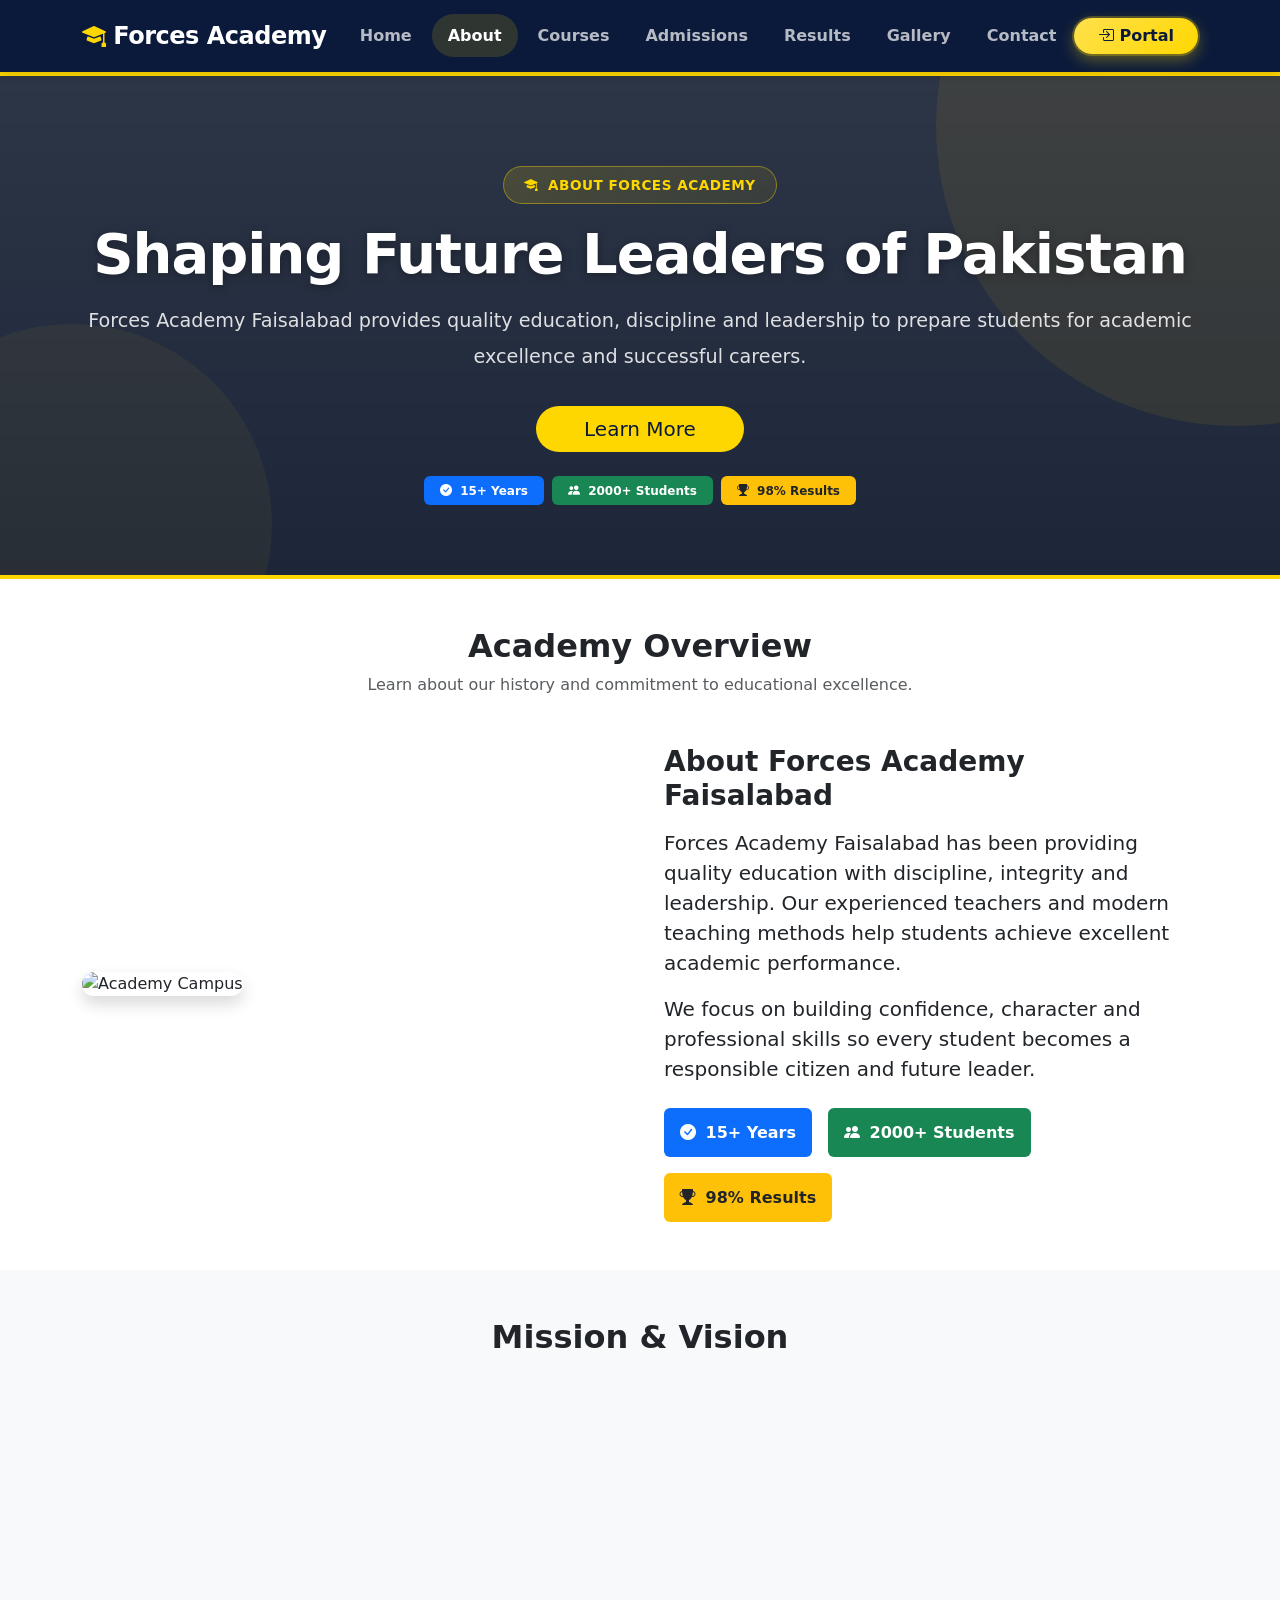
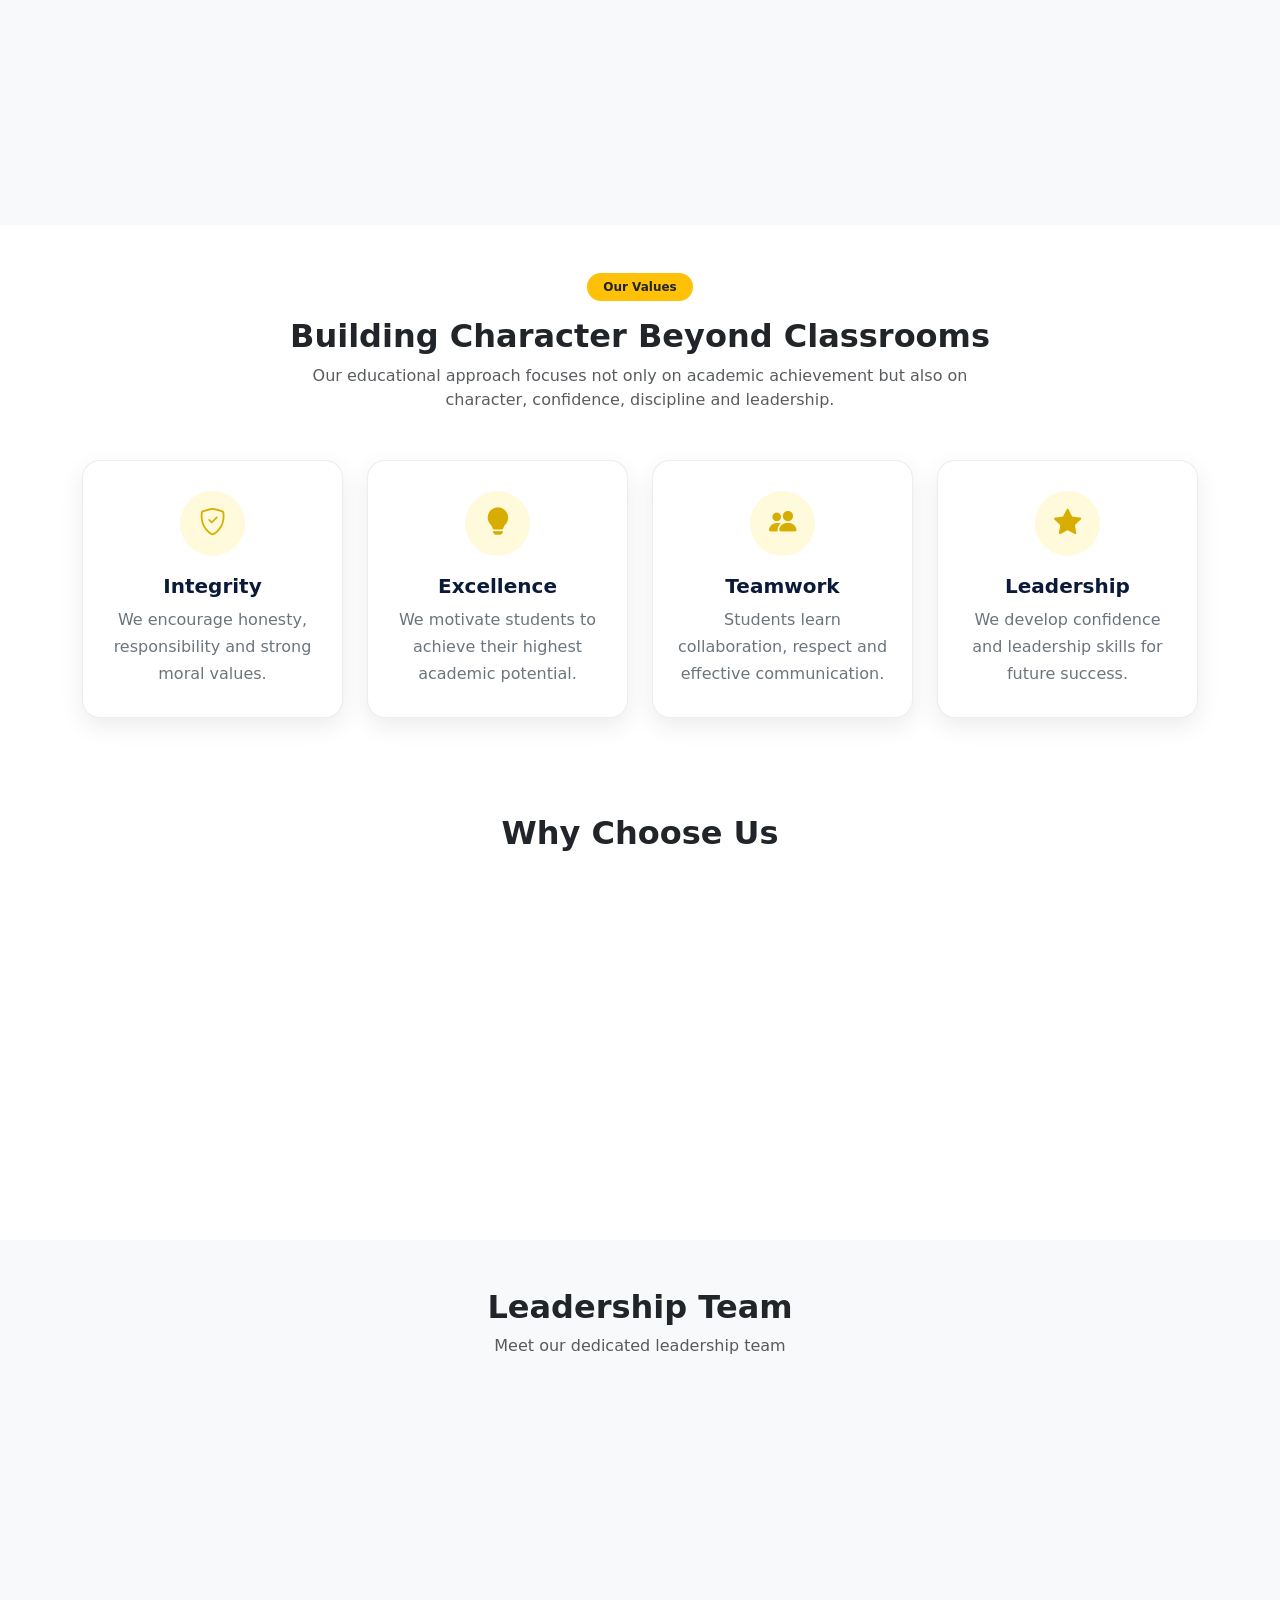
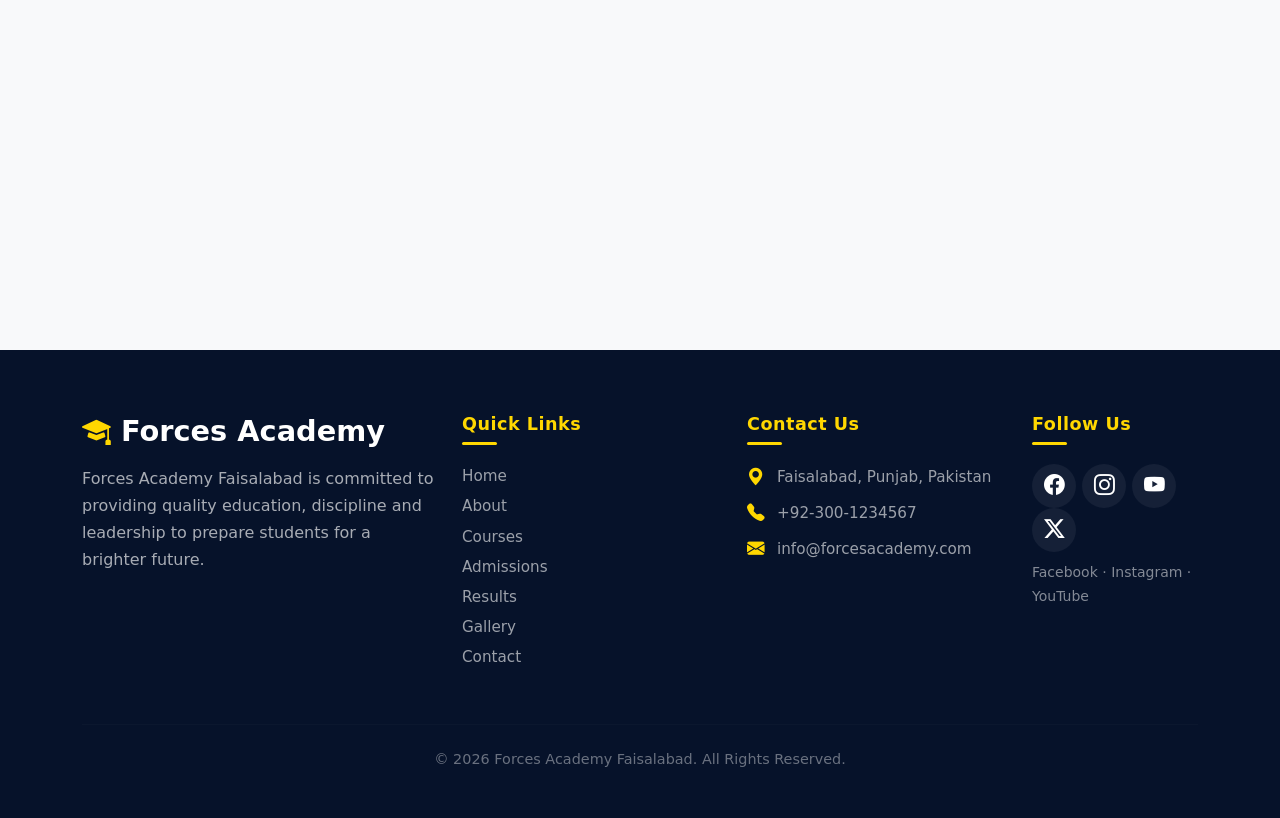
==== commit e023acb2: "Describe the changes t# Conflicts:  :wq# :wq#" ====
--- a/about.html
+++ b/about.html
@@ -385,6 +385,131 @@
                 margin: 0 4px;
             }
         }
+<<<<<<< HEAD
+=======
+
+        /* ===== DARK MODE TOGGLE BUTTON ===== */
+        #darkModeToggle {
+            width: 42px;
+            height: 42px;
+            border-radius: 50%;
+            display: inline-flex;
+            align-items: center;
+            justify-content: center;
+            background: rgba(255, 255, 255, 0.08);
+            border: 1px solid rgba(255, 215, 0, 0.3);
+            color: #ffd700;
+            font-size: 1.1rem;
+            transition: 0.25s ease;
+            margin-left: 0.75rem;
+        }
+        #darkModeToggle:hover {
+            background: rgba(255, 215, 0, 0.18);
+            transform: translateY(-2px) rotate(15deg);
+        }
+
+        /* ===== STAGGERED REVEAL ANIMATIONS (mission, why-choose-us, leadership cards) ===== */
+        .card.h-100.shadow.border-0,
+        .leader-card {
+            opacity: 0;
+            transform: translateY(35px);
+        }
+        .card.h-100.shadow.border-0.reveal-in,
+        .leader-card.reveal-in {
+            animation: fadeSlideUp 0.7s ease forwards;
+        }
+        @keyframes fadeSlideUp {
+            to {
+                opacity: 1;
+                transform: translateY(0);
+            }
+        }
+
+        /* ===== DARK MODE THEME ===== */
+        body.dark-mode {
+            background: #0a1226;
+            color: #e6e8ee;
+        }
+        body.dark-mode .bg-light {
+            background: #0f1a34 !important;
+        }
+        body.dark-mode .card {
+            background: #16213f;
+            box-shadow: 0 8px 24px rgba(0, 0, 0, 0.35) !important;
+        }
+        body.dark-mode .card h3,
+        body.dark-mode .card h5 {
+            color: #f2f2f2;
+        }
+        body.dark-mode .card p,
+        body.dark-mode .card .fs-5 {
+            color: #c3c8d6;
+        }
+        body.dark-mode .text-muted {
+            color: #a9b1c6 !important;
+        }
+        body.dark-mode h2,
+        body.dark-mode h3 {
+            color: #f2f2f2;
+        }
+        body.dark-mode .leader-card {
+            background: #16213f;
+        }
+        body.dark-mode .leader-card .text-muted {
+            color: #a9b1c6 !important;
+        }
+        .value-card {
+    height: 100%;
+    padding: 30px 20px;
+    background: #fff;
+    border-radius: 18px;
+    border: 1px solid rgba(11, 26, 59, 0.08);
+    box-shadow: 0 8px 25px rgba(0,0,0,0.08);
+    transition: all 0.3s ease;
+}
+
+.value-card:hover {
+    transform: translateY(-8px);
+    box-shadow: 0 18px 40px rgba(0,0,0,0.14);
+}
+
+.value-icon {
+    width: 65px;
+    height: 65px;
+    margin: 0 auto 18px;
+    border-radius: 50%;
+    display: flex;
+    align-items: center;
+    justify-content: center;
+    background: rgba(255,215,0,0.14);
+    color: #d6ad00;
+    font-size: 1.7rem;
+}
+
+.value-card h5 {
+    font-weight: 800;
+    color: #0b1a3b;
+}
+
+.value-card p {
+    color: #6c757d;
+    line-height: 1.7;
+    margin-bottom: 0;
+}
+
+body.dark-mode .value-card {
+    background: #16213f;
+    border-color: rgba(255,255,255,0.06);
+}
+
+body.dark-mode .value-card h5 {
+    color: #fff;
+}
+
+body.dark-mode .value-card p {
+    color: #b8c0d0;
+}
+>>>>>>> 1545a79 (Describe the changes)
     </style>
 </head>
 
@@ -488,7 +613,77 @@
             </div>
         </div>
     </section>
-
+<section class="py-5">
+    <div class="container">
+
+        <div class="text-center mb-5">
+            <span class="badge bg-warning text-dark rounded-pill px-3 py-2">
+                Our Values
+            </span>
+
+            <h2 class="fw-bold mt-3">
+                Building Character Beyond Classrooms
+            </h2>
+
+            <p class="text-muted mx-auto" style="max-width: 700px;">
+                Our educational approach focuses not only on academic achievement
+                but also on character, confidence, discipline and leadership.
+            </p>
+        </div>
+
+        <div class="row g-4">
+
+            <div class="col-md-6 col-lg-3">
+                <div class="value-card text-center">
+                    <div class="value-icon">
+                        <i class="bi bi-shield-check"></i>
+                    </div>
+                    <h5>Integrity</h5>
+                    <p>
+                        We encourage honesty, responsibility and strong moral values.
+                    </p>
+                </div>
+            </div>
+
+            <div class="col-md-6 col-lg-3">
+                <div class="value-card text-center">
+                    <div class="value-icon">
+                        <i class="bi bi-lightbulb-fill"></i>
+                    </div>
+                    <h5>Excellence</h5>
+                    <p>
+                        We motivate students to achieve their highest academic potential.
+                    </p>
+                </div>
+            </div>
+
+            <div class="col-md-6 col-lg-3">
+                <div class="value-card text-center">
+                    <div class="value-icon">
+                        <i class="bi bi-people-fill"></i>
+                    </div>
+                    <h5>Teamwork</h5>
+                    <p>
+                        Students learn collaboration, respect and effective communication.
+                    </p>
+                </div>
+            </div>
+
+            <div class="col-md-6 col-lg-3">
+                <div class="value-card text-center">
+                    <div class="value-icon">
+                        <i class="bi bi-star-fill"></i>
+                    </div>
+                    <h5>Leadership</h5>
+                    <p>
+                        We develop confidence and leadership skills for future success.
+                    </p>
+                </div>
+            </div>
+
+        </div>
+    </div>
+</section>
     <!-- ================= WHY CHOOSE US ================= -->
     <section class="py-5">
         <div class="container">
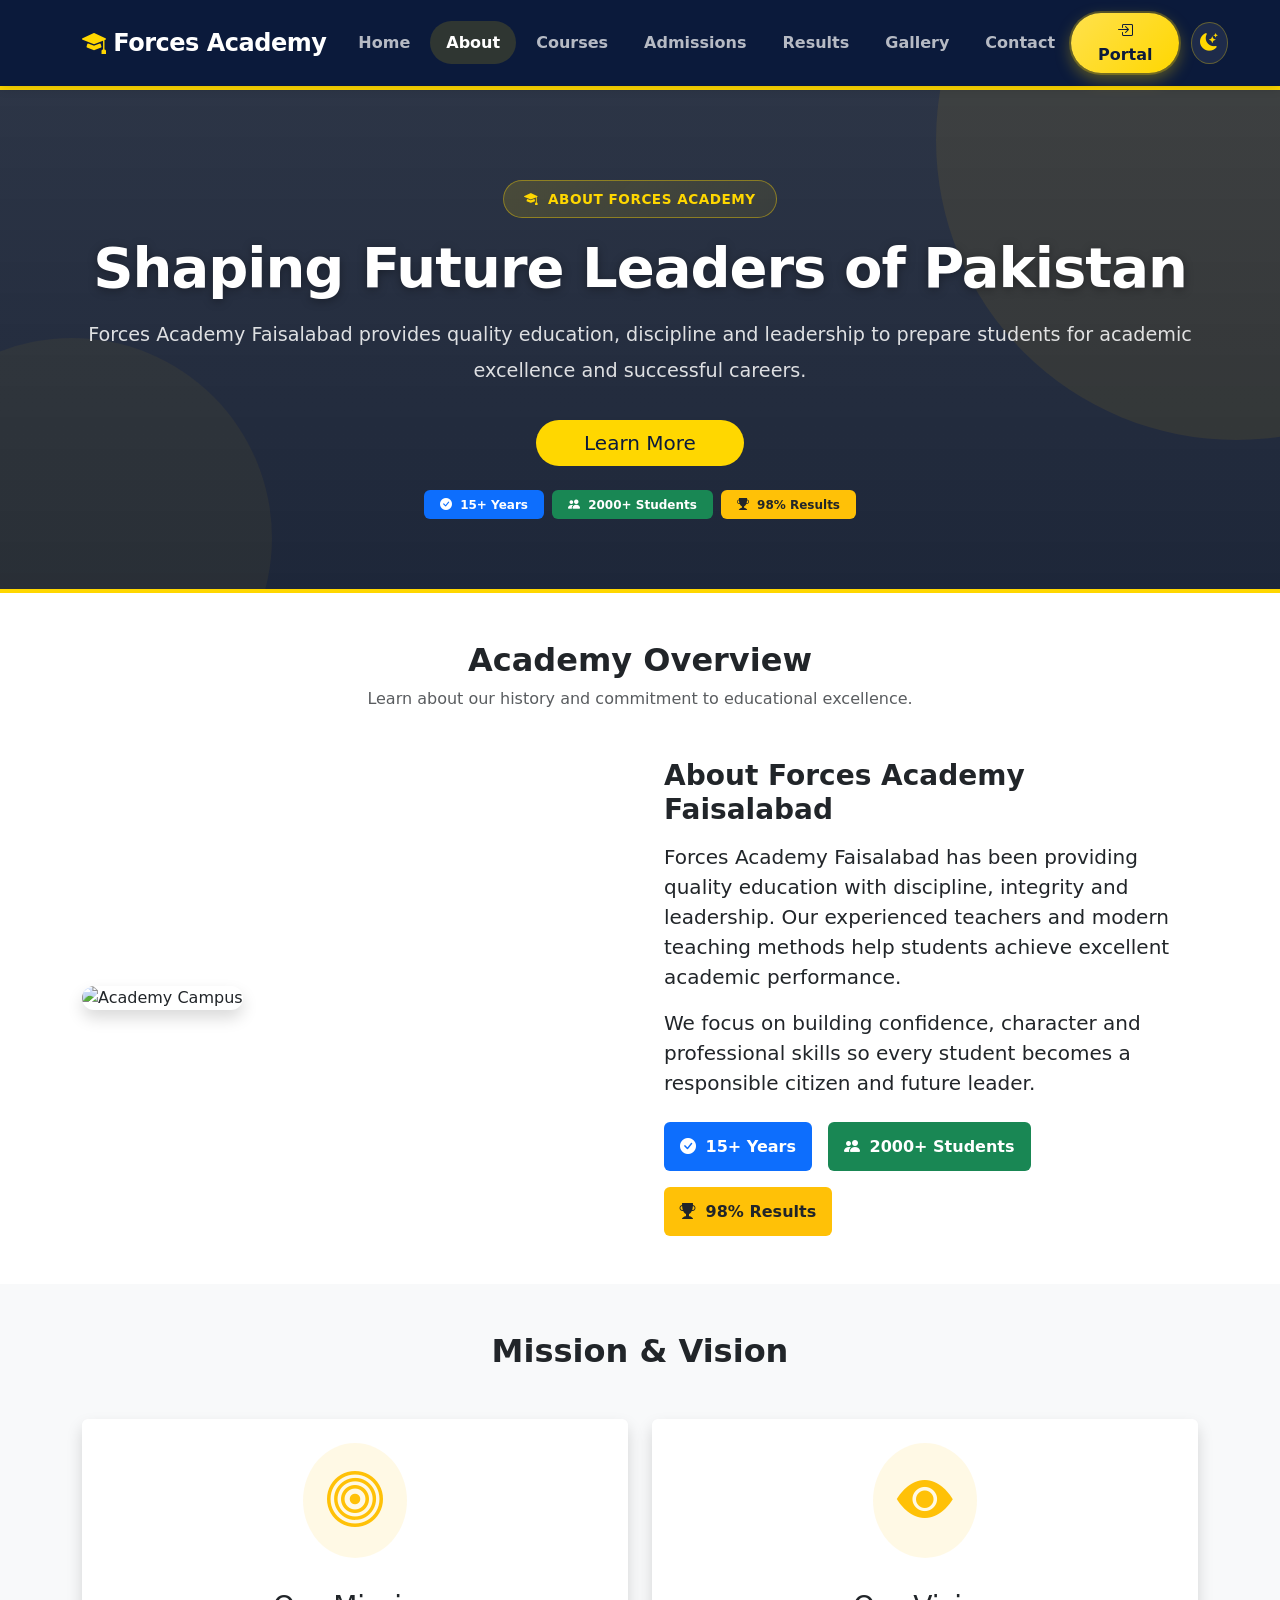
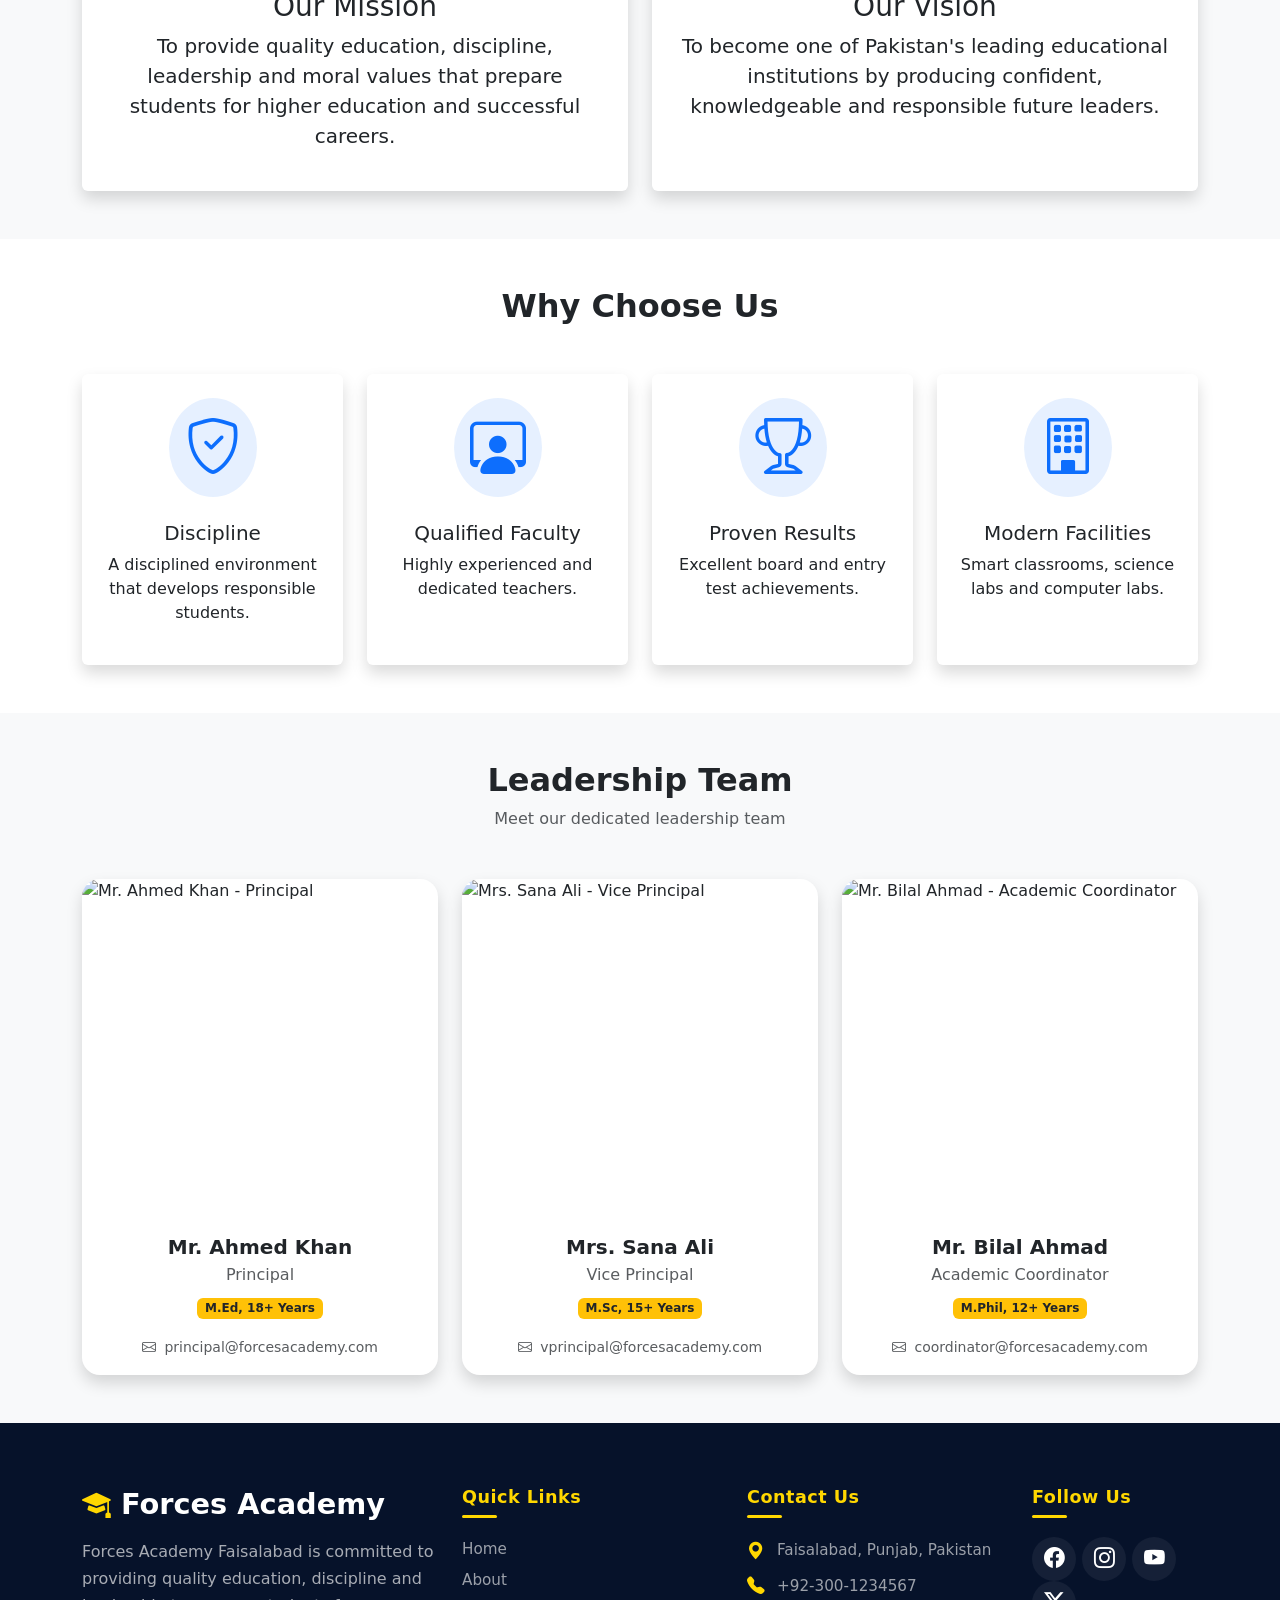
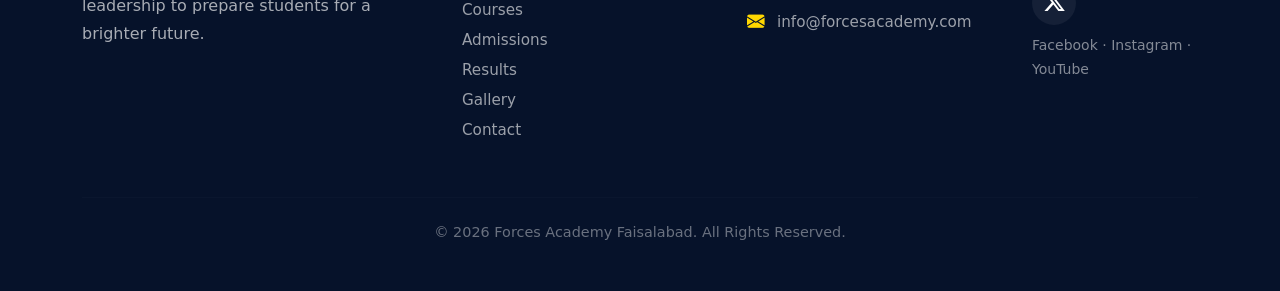
==== commit 98e76d27: "Merge pull request #1 from 2023-bs-se-004-ui/updated-website Update Forces Academy website pages" ====
--- a/about.html
+++ b/about.html
@@ -5,6 +5,18 @@
     <meta charset="UTF-8">
     <meta name="viewport" content="width=device-width, initial-scale=1.0">
     <title>About Us | Forces Academy Faisalabad</title>
+
+  
+    <meta name="description" content="Learn about Forces Academy Faisalabad's mission, vision and leadership team, and discover how we build confident, disciplined future leaders.">
+    <meta name="keywords" content="About Forces Academy, Forces Academy Faisalabad, academy mission vision, academy leadership team, best academy Faisalabad Punjab">
+    <meta property="og:title" content="About Forces Academy Faisalabad">
+    <meta property="og:description" content="Discover the mission, vision and leadership team behind Forces Academy Faisalabad's commitment to quality education and leadership training.">
+    <meta property="og:type" content="website">
+    <meta property="og:image" content="https://images.unsplash.com/photo-1571260899304-425eee4c7efc?w=600&h=400&fit=crop&crop=center">
+    <meta property="og:url" content="https://forcesacademyofficial.github.io/about.html">
+
+    
+    <link rel="icon" type="image/svg+xml" href="data:image/svg+xml,%3Csvg xmlns='http://www.w3.org/2000/svg' viewBox='0 0 64 64'%3E%3Ccircle cx='32' cy='32' r='32' fill='%230b1a3b'/%3E%3Ctext x='32' y='42' font-size='26' font-family='Arial, sans-serif' font-weight='bold' fill='%23ffd700' text-anchor='middle'%3EFA%3C/text%3E%3C/svg%3E">
 
     <!-- Bootstrap CSS -->
     <link href="https://cdn.jsdelivr.net/npm/bootstrap@5.3.3/dist/css/bootstrap.min.css" rel="stylesheet">
@@ -385,8 +397,6 @@
                 margin: 0 4px;
             }
         }
-<<<<<<< HEAD
-=======
 
         /* ===== DARK MODE TOGGLE BUTTON ===== */
         #darkModeToggle {
@@ -458,62 +468,16 @@
         body.dark-mode .leader-card .text-muted {
             color: #a9b1c6 !important;
         }
-        .value-card {
-    height: 100%;
-    padding: 30px 20px;
-    background: #fff;
-    border-radius: 18px;
-    border: 1px solid rgba(11, 26, 59, 0.08);
-    box-shadow: 0 8px 25px rgba(0,0,0,0.08);
-    transition: all 0.3s ease;
-}
-
-.value-card:hover {
-    transform: translateY(-8px);
-    box-shadow: 0 18px 40px rgba(0,0,0,0.14);
-}
-
-.value-icon {
-    width: 65px;
-    height: 65px;
-    margin: 0 auto 18px;
-    border-radius: 50%;
-    display: flex;
-    align-items: center;
-    justify-content: center;
-    background: rgba(255,215,0,0.14);
-    color: #d6ad00;
-    font-size: 1.7rem;
-}
-
-.value-card h5 {
-    font-weight: 800;
-    color: #0b1a3b;
-}
-
-.value-card p {
-    color: #6c757d;
-    line-height: 1.7;
-    margin-bottom: 0;
-}
-
-body.dark-mode .value-card {
-    background: #16213f;
-    border-color: rgba(255,255,255,0.06);
-}
-
-body.dark-mode .value-card h5 {
-    color: #fff;
-}
-
-body.dark-mode .value-card p {
-    color: #b8c0d0;
-}
->>>>>>> 1545a79 (Describe the changes)
     </style>
 </head>
 
 <body>
+    <!-- Apply saved theme immediately to avoid a flash of the wrong mode -->
+    <script>
+        if (localStorage.getItem('theme') === 'dark') {
+            document.body.classList.add('dark-mode');
+        }
+    </script>
 
     <!-- ================= NAVBAR (IDENTICAL TO INDEX.HTML) ================= -->
     <nav class="navbar navbar-expand-lg navbar-dark sticky-top" id="mainNav">
@@ -534,9 +498,13 @@
                     <li class="nav-item"><a class="nav-link" href="gallery.html">Gallery</a></li>
                     <li class="nav-item"><a class="nav-link" href="contact.html">Contact</a></li>
                 </ul>
-                <a href="#" class="btn btn-warning btn-portal rounded-pill px-4 fw-bold">
+                <!-- STEP 1: Student Portal button linked to Full Stack LMS hosted URL -->
+                <a href="https://forcesacademy23.infinityfreeapp.com/" target="_blank" class="btn btn-warning btn-portal rounded-pill px-4 fw-bold">
                     <i class="bi bi-box-arrow-in-right"></i> Portal
                 </a>
+                <button id="darkModeToggle" type="button" title="Toggle dark mode" aria-label="Toggle dark mode">
+                    <i class="bi bi-moon-stars-fill" id="darkModeIcon"></i>
+                </button>
             </div>
         </div>
     </nav>
@@ -613,77 +581,7 @@
             </div>
         </div>
     </section>
-<section class="py-5">
-    <div class="container">
-
-        <div class="text-center mb-5">
-            <span class="badge bg-warning text-dark rounded-pill px-3 py-2">
-                Our Values
-            </span>
-
-            <h2 class="fw-bold mt-3">
-                Building Character Beyond Classrooms
-            </h2>
-
-            <p class="text-muted mx-auto" style="max-width: 700px;">
-                Our educational approach focuses not only on academic achievement
-                but also on character, confidence, discipline and leadership.
-            </p>
-        </div>
-
-        <div class="row g-4">
-
-            <div class="col-md-6 col-lg-3">
-                <div class="value-card text-center">
-                    <div class="value-icon">
-                        <i class="bi bi-shield-check"></i>
-                    </div>
-                    <h5>Integrity</h5>
-                    <p>
-                        We encourage honesty, responsibility and strong moral values.
-                    </p>
-                </div>
-            </div>
-
-            <div class="col-md-6 col-lg-3">
-                <div class="value-card text-center">
-                    <div class="value-icon">
-                        <i class="bi bi-lightbulb-fill"></i>
-                    </div>
-                    <h5>Excellence</h5>
-                    <p>
-                        We motivate students to achieve their highest academic potential.
-                    </p>
-                </div>
-            </div>
-
-            <div class="col-md-6 col-lg-3">
-                <div class="value-card text-center">
-                    <div class="value-icon">
-                        <i class="bi bi-people-fill"></i>
-                    </div>
-                    <h5>Teamwork</h5>
-                    <p>
-                        Students learn collaboration, respect and effective communication.
-                    </p>
-                </div>
-            </div>
-
-            <div class="col-md-6 col-lg-3">
-                <div class="value-card text-center">
-                    <div class="value-icon">
-                        <i class="bi bi-star-fill"></i>
-                    </div>
-                    <h5>Leadership</h5>
-                    <p>
-                        We develop confidence and leadership skills for future success.
-                    </p>
-                </div>
-            </div>
-
-        </div>
-    </div>
-</section>
+
     <!-- ================= WHY CHOOSE US ================= -->
     <section class="py-5">
         <div class="container">
@@ -882,6 +780,53 @@
 
     <script>
         document.addEventListener('DOMContentLoaded', function() {
+
+            // ---------- DARK MODE TOGGLE ----------
+            const darkModeToggle = document.getElementById('darkModeToggle');
+            const darkModeIcon = document.getElementById('darkModeIcon');
+
+            function syncDarkModeIcon() {
+                if (document.body.classList.contains('dark-mode')) {
+                    darkModeIcon.className = 'bi bi-sun-fill';
+                } else {
+                    darkModeIcon.className = 'bi bi-moon-stars-fill';
+                }
+            }
+            syncDarkModeIcon();
+
+            darkModeToggle.addEventListener('click', function() {
+                document.body.classList.toggle('dark-mode');
+                const isDark = document.body.classList.contains('dark-mode');
+                localStorage.setItem('theme', isDark ? 'dark' : 'light');
+                syncDarkModeIcon();
+            });
+
+            // ---------- STAGGERED "APPEAR ONE BY ONE" REVEAL ----------
+            function staggerReveal(itemSelector, containerEl, baseDelay) {
+                if (!containerEl) return;
+                const items = containerEl.querySelectorAll(itemSelector);
+                const revealObserver = new IntersectionObserver((entries) => {
+                    entries.forEach(entry => {
+                        if (entry.isIntersecting) {
+                            items.forEach((item, i) => {
+                                item.style.animationDelay = (i * baseDelay) + 'ms';
+                                item.classList.add('reveal-in');
+                            });
+                            revealObserver.unobserve(entry.target);
+                        }
+                    });
+                }, { threshold: 0.2 });
+                revealObserver.observe(containerEl);
+            }
+
+            document.querySelectorAll('section').forEach(section => {
+                if (section.querySelector('.leader-card')) {
+                    staggerReveal('.leader-card', section, 150);
+                } else if (section.querySelector('.card.h-100.shadow.border-0')) {
+                    staggerReveal('.card.h-100.shadow.border-0', section, 130);
+                }
+            });
+
             // Back to Top Button
             const backToTopBtn = document.getElementById('backToTopBtn');
 
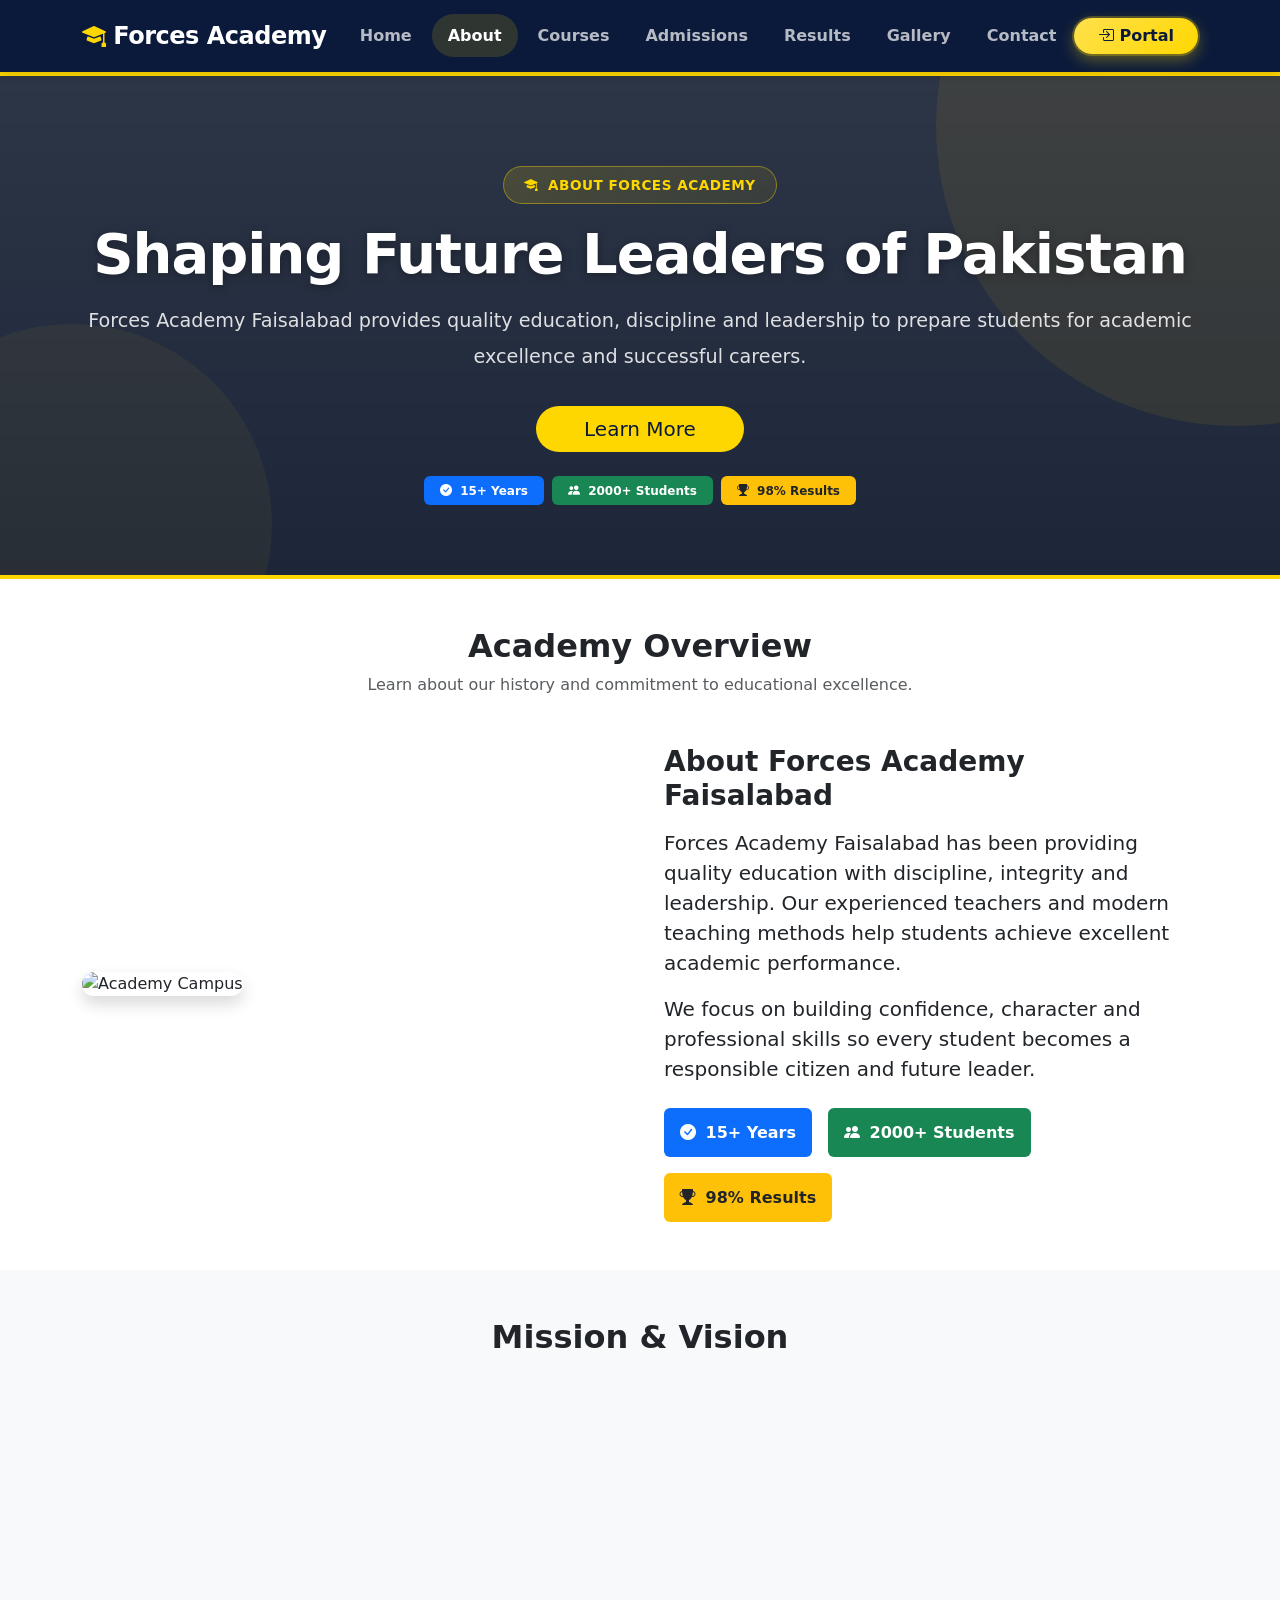
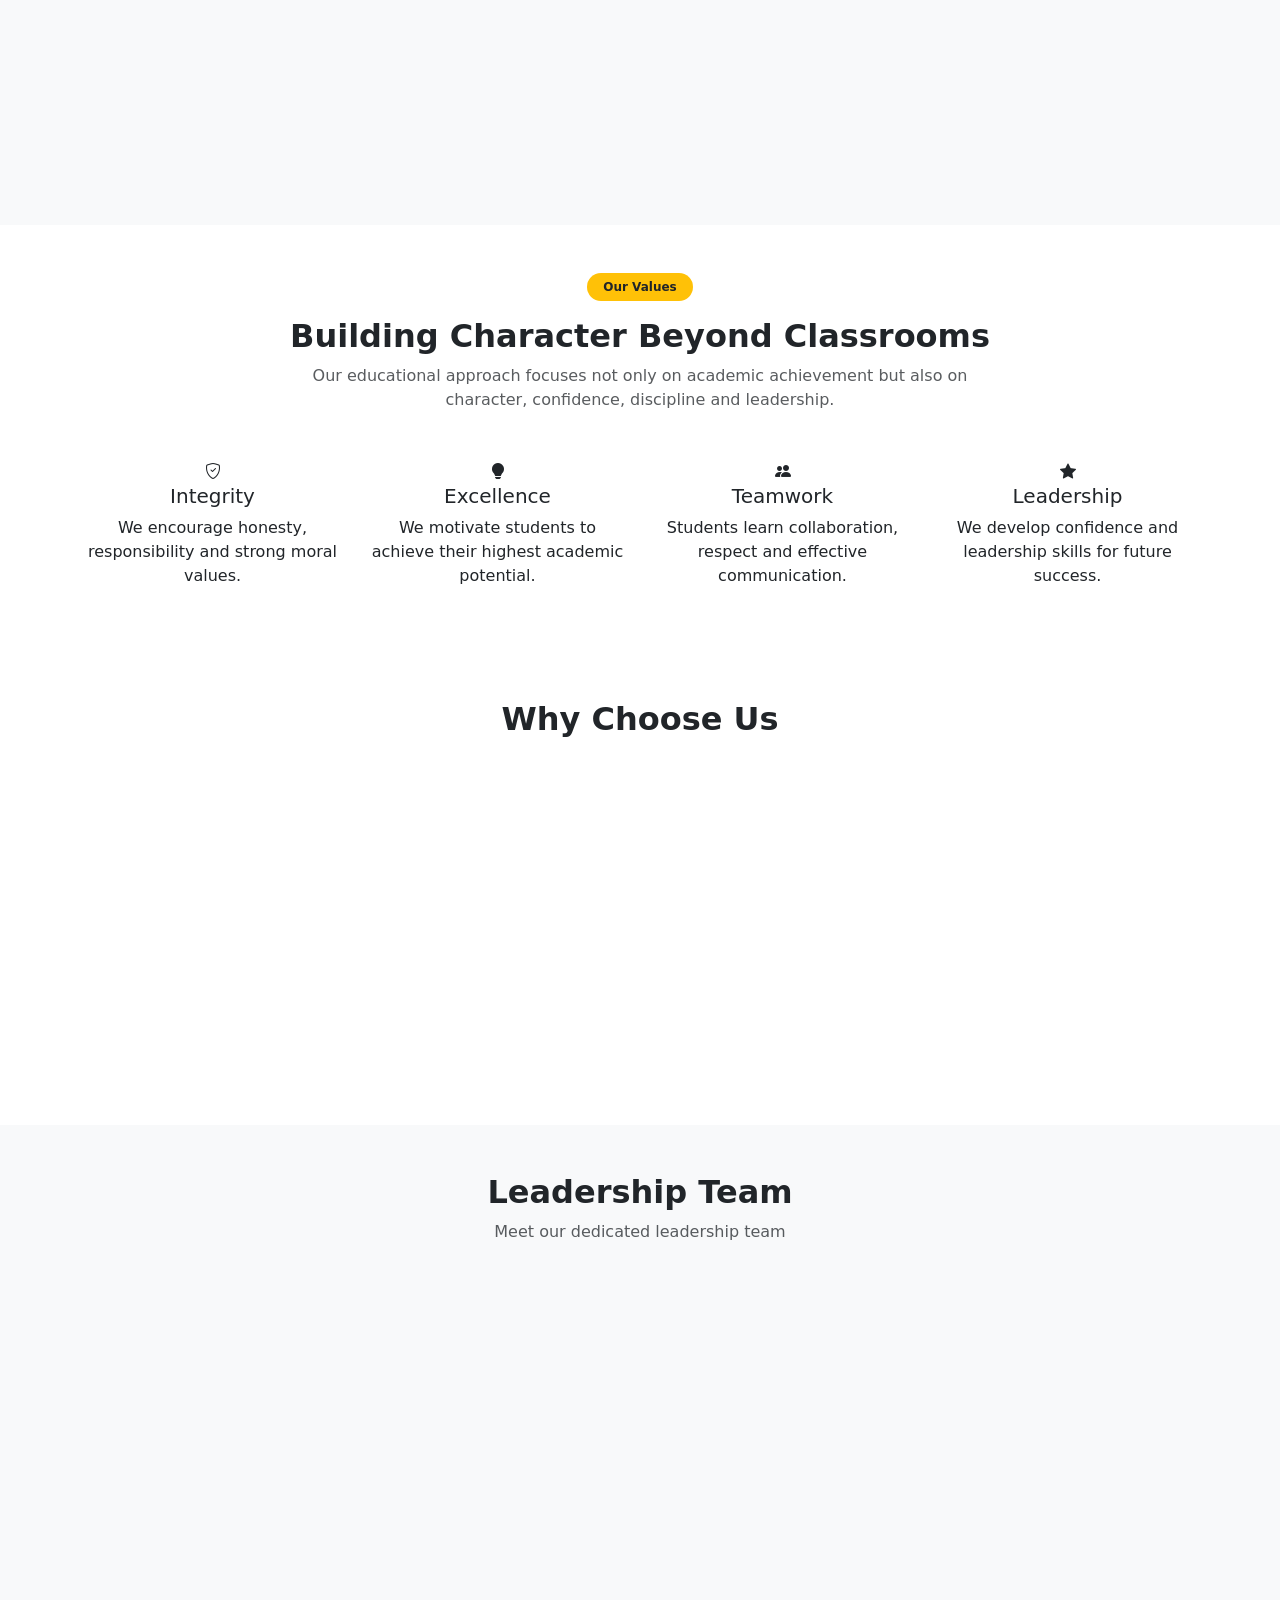
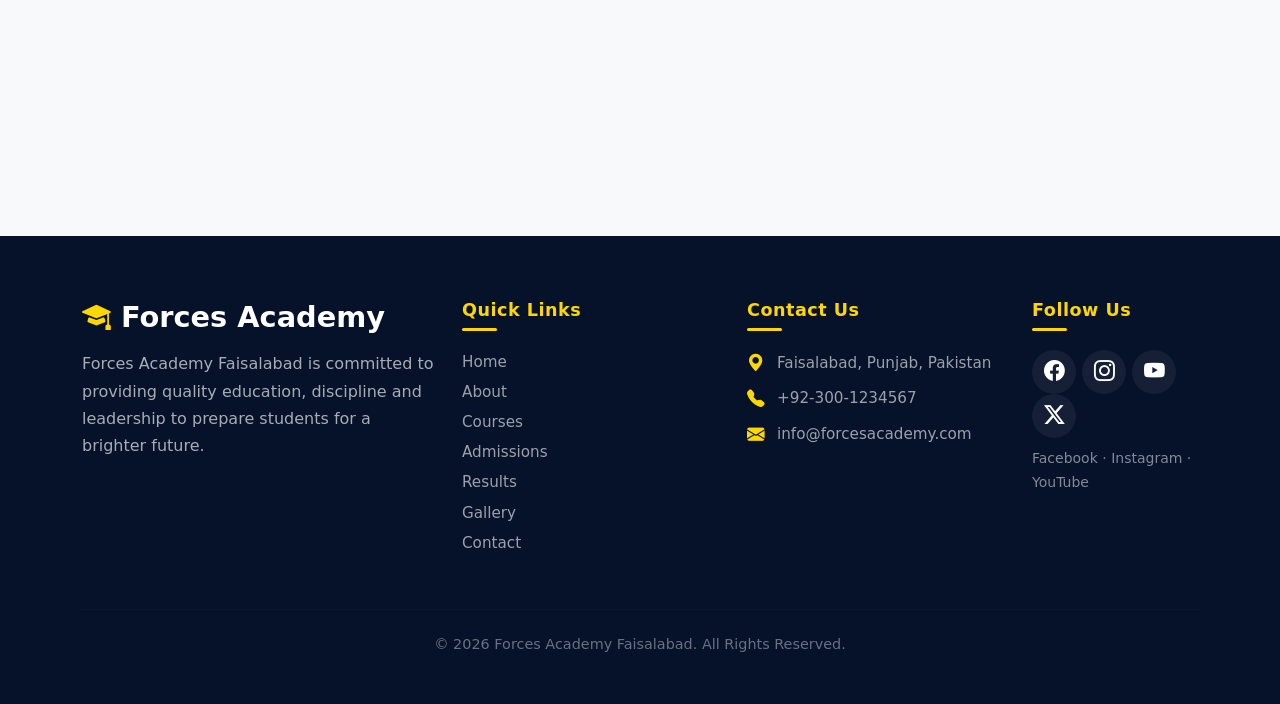
==== commit 78f7f6a3: "Describe the changes" ====
--- a/about.html
+++ b/about.html
@@ -5,18 +5,6 @@
     <meta charset="UTF-8">
     <meta name="viewport" content="width=device-width, initial-scale=1.0">
     <title>About Us | Forces Academy Faisalabad</title>
-
-  
-    <meta name="description" content="Learn about Forces Academy Faisalabad's mission, vision and leadership team, and discover how we build confident, disciplined future leaders.">
-    <meta name="keywords" content="About Forces Academy, Forces Academy Faisalabad, academy mission vision, academy leadership team, best academy Faisalabad Punjab">
-    <meta property="og:title" content="About Forces Academy Faisalabad">
-    <meta property="og:description" content="Discover the mission, vision and leadership team behind Forces Academy Faisalabad's commitment to quality education and leadership training.">
-    <meta property="og:type" content="website">
-    <meta property="og:image" content="https://images.unsplash.com/photo-1571260899304-425eee4c7efc?w=600&h=400&fit=crop&crop=center">
-    <meta property="og:url" content="https://forcesacademyofficial.github.io/about.html">
-
-    
-    <link rel="icon" type="image/svg+xml" href="data:image/svg+xml,%3Csvg xmlns='http://www.w3.org/2000/svg' viewBox='0 0 64 64'%3E%3Ccircle cx='32' cy='32' r='32' fill='%230b1a3b'/%3E%3Ctext x='32' y='42' font-size='26' font-family='Arial, sans-serif' font-weight='bold' fill='%23ffd700' text-anchor='middle'%3EFA%3C/text%3E%3C/svg%3E">
 
     <!-- Bootstrap CSS -->
     <link href="https://cdn.jsdelivr.net/npm/bootstrap@5.3.3/dist/css/bootstrap.min.css" rel="stylesheet">
@@ -472,12 +460,6 @@
 </head>
 
 <body>
-    <!-- Apply saved theme immediately to avoid a flash of the wrong mode -->
-    <script>
-        if (localStorage.getItem('theme') === 'dark') {
-            document.body.classList.add('dark-mode');
-        }
-    </script>
 
     <!-- ================= NAVBAR (IDENTICAL TO INDEX.HTML) ================= -->
     <nav class="navbar navbar-expand-lg navbar-dark sticky-top" id="mainNav">
@@ -498,13 +480,9 @@
                     <li class="nav-item"><a class="nav-link" href="gallery.html">Gallery</a></li>
                     <li class="nav-item"><a class="nav-link" href="contact.html">Contact</a></li>
                 </ul>
-                <!-- STEP 1: Student Portal button linked to Full Stack LMS hosted URL -->
-                <a href="https://forcesacademy23.infinityfreeapp.com/" target="_blank" class="btn btn-warning btn-portal rounded-pill px-4 fw-bold">
+                <a href="#" class="btn btn-warning btn-portal rounded-pill px-4 fw-bold">
                     <i class="bi bi-box-arrow-in-right"></i> Portal
                 </a>
-                <button id="darkModeToggle" type="button" title="Toggle dark mode" aria-label="Toggle dark mode">
-                    <i class="bi bi-moon-stars-fill" id="darkModeIcon"></i>
-                </button>
             </div>
         </div>
     </nav>
@@ -581,7 +559,77 @@
             </div>
         </div>
     </section>
-
+<section class="py-5">
+    <div class="container">
+
+        <div class="text-center mb-5">
+            <span class="badge bg-warning text-dark rounded-pill px-3 py-2">
+                Our Values
+            </span>
+
+            <h2 class="fw-bold mt-3">
+                Building Character Beyond Classrooms
+            </h2>
+
+            <p class="text-muted mx-auto" style="max-width: 700px;">
+                Our educational approach focuses not only on academic achievement
+                but also on character, confidence, discipline and leadership.
+            </p>
+        </div>
+
+        <div class="row g-4">
+
+            <div class="col-md-6 col-lg-3">
+                <div class="value-card text-center">
+                    <div class="value-icon">
+                        <i class="bi bi-shield-check"></i>
+                    </div>
+                    <h5>Integrity</h5>
+                    <p>
+                        We encourage honesty, responsibility and strong moral values.
+                    </p>
+                </div>
+            </div>
+
+            <div class="col-md-6 col-lg-3">
+                <div class="value-card text-center">
+                    <div class="value-icon">
+                        <i class="bi bi-lightbulb-fill"></i>
+                    </div>
+                    <h5>Excellence</h5>
+                    <p>
+                        We motivate students to achieve their highest academic potential.
+                    </p>
+                </div>
+            </div>
+
+            <div class="col-md-6 col-lg-3">
+                <div class="value-card text-center">
+                    <div class="value-icon">
+                        <i class="bi bi-people-fill"></i>
+                    </div>
+                    <h5>Teamwork</h5>
+                    <p>
+                        Students learn collaboration, respect and effective communication.
+                    </p>
+                </div>
+            </div>
+
+            <div class="col-md-6 col-lg-3">
+                <div class="value-card text-center">
+                    <div class="value-icon">
+                        <i class="bi bi-star-fill"></i>
+                    </div>
+                    <h5>Leadership</h5>
+                    <p>
+                        We develop confidence and leadership skills for future success.
+                    </p>
+                </div>
+            </div>
+
+        </div>
+    </div>
+</section>
     <!-- ================= WHY CHOOSE US ================= -->
     <section class="py-5">
         <div class="container">
@@ -780,53 +828,6 @@
 
     <script>
         document.addEventListener('DOMContentLoaded', function() {
-
-            // ---------- DARK MODE TOGGLE ----------
-            const darkModeToggle = document.getElementById('darkModeToggle');
-            const darkModeIcon = document.getElementById('darkModeIcon');
-
-            function syncDarkModeIcon() {
-                if (document.body.classList.contains('dark-mode')) {
-                    darkModeIcon.className = 'bi bi-sun-fill';
-                } else {
-                    darkModeIcon.className = 'bi bi-moon-stars-fill';
-                }
-            }
-            syncDarkModeIcon();
-
-            darkModeToggle.addEventListener('click', function() {
-                document.body.classList.toggle('dark-mode');
-                const isDark = document.body.classList.contains('dark-mode');
-                localStorage.setItem('theme', isDark ? 'dark' : 'light');
-                syncDarkModeIcon();
-            });
-
-            // ---------- STAGGERED "APPEAR ONE BY ONE" REVEAL ----------
-            function staggerReveal(itemSelector, containerEl, baseDelay) {
-                if (!containerEl) return;
-                const items = containerEl.querySelectorAll(itemSelector);
-                const revealObserver = new IntersectionObserver((entries) => {
-                    entries.forEach(entry => {
-                        if (entry.isIntersecting) {
-                            items.forEach((item, i) => {
-                                item.style.animationDelay = (i * baseDelay) + 'ms';
-                                item.classList.add('reveal-in');
-                            });
-                            revealObserver.unobserve(entry.target);
-                        }
-                    });
-                }, { threshold: 0.2 });
-                revealObserver.observe(containerEl);
-            }
-
-            document.querySelectorAll('section').forEach(section => {
-                if (section.querySelector('.leader-card')) {
-                    staggerReveal('.leader-card', section, 150);
-                } else if (section.querySelector('.card.h-100.shadow.border-0')) {
-                    staggerReveal('.card.h-100.shadow.border-0', section, 130);
-                }
-            });
-
             // Back to Top Button
             const backToTopBtn = document.getElementById('backToTopBtn');
 
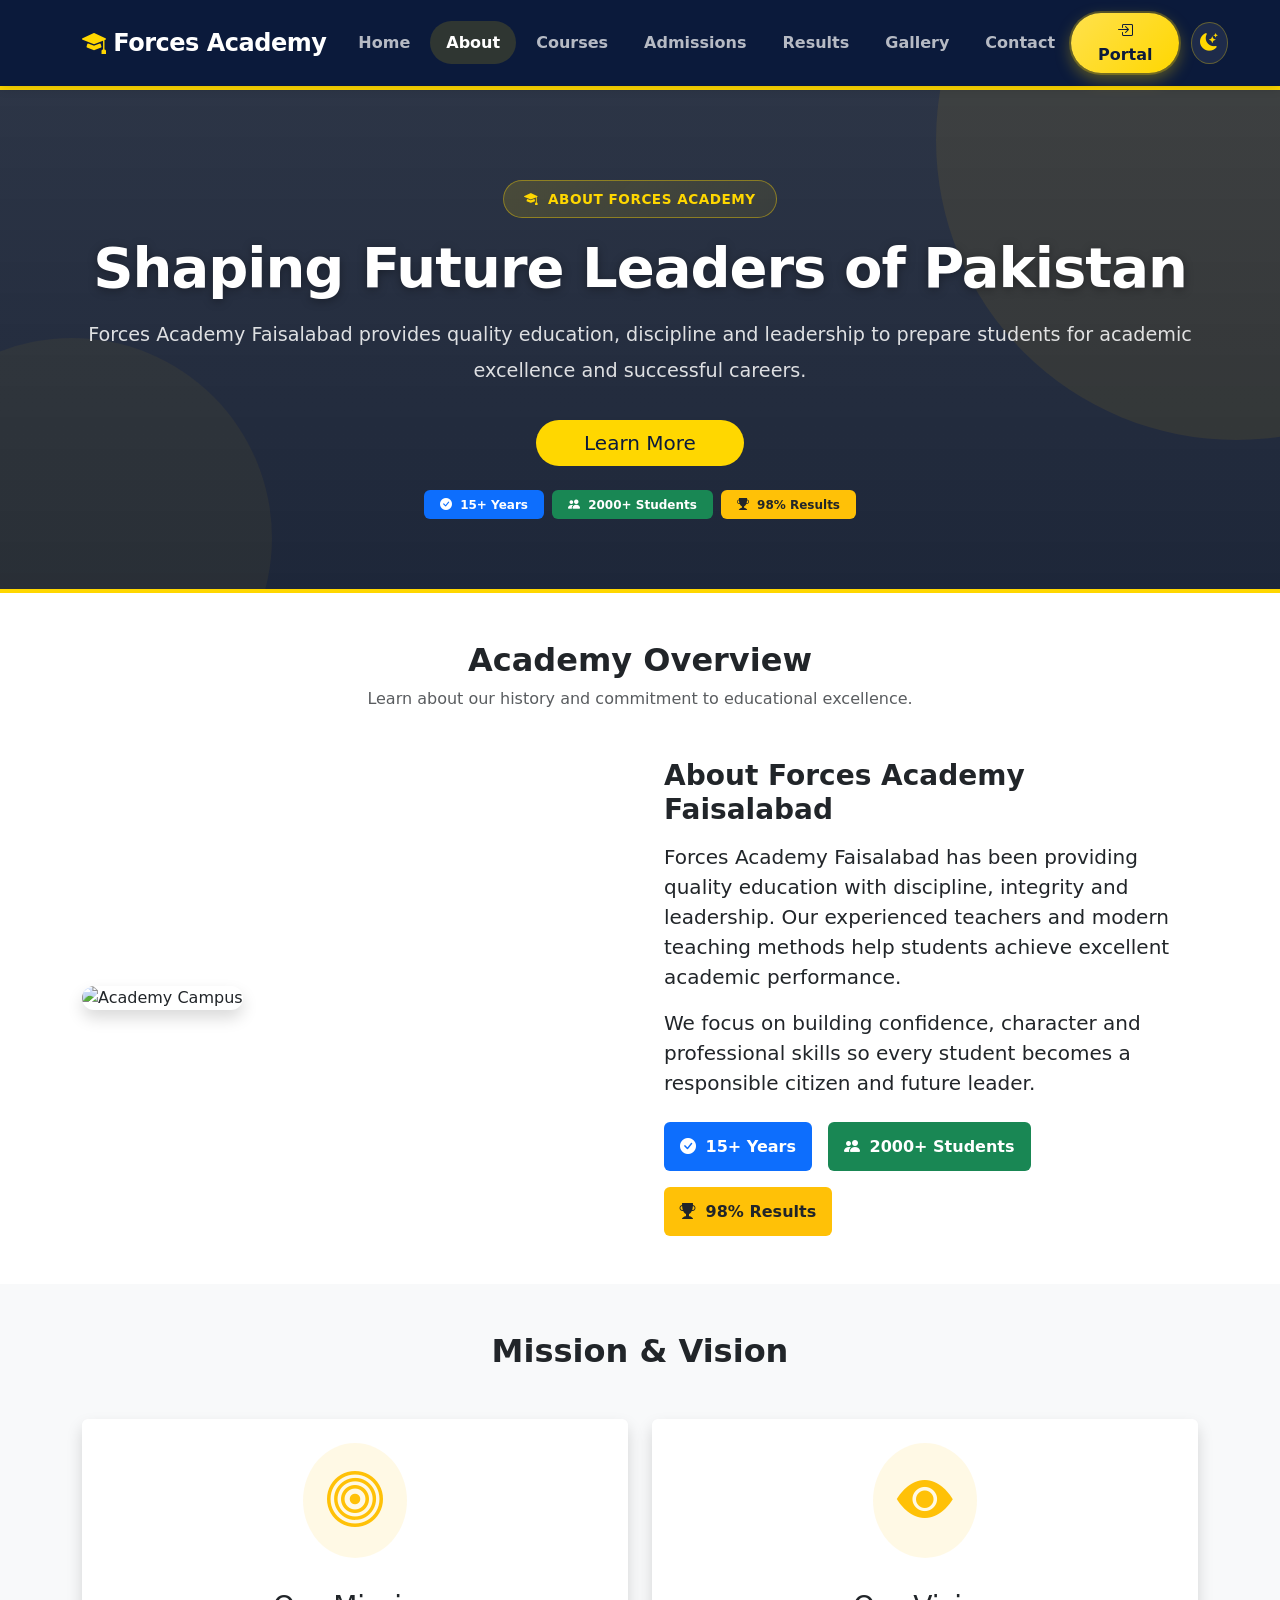
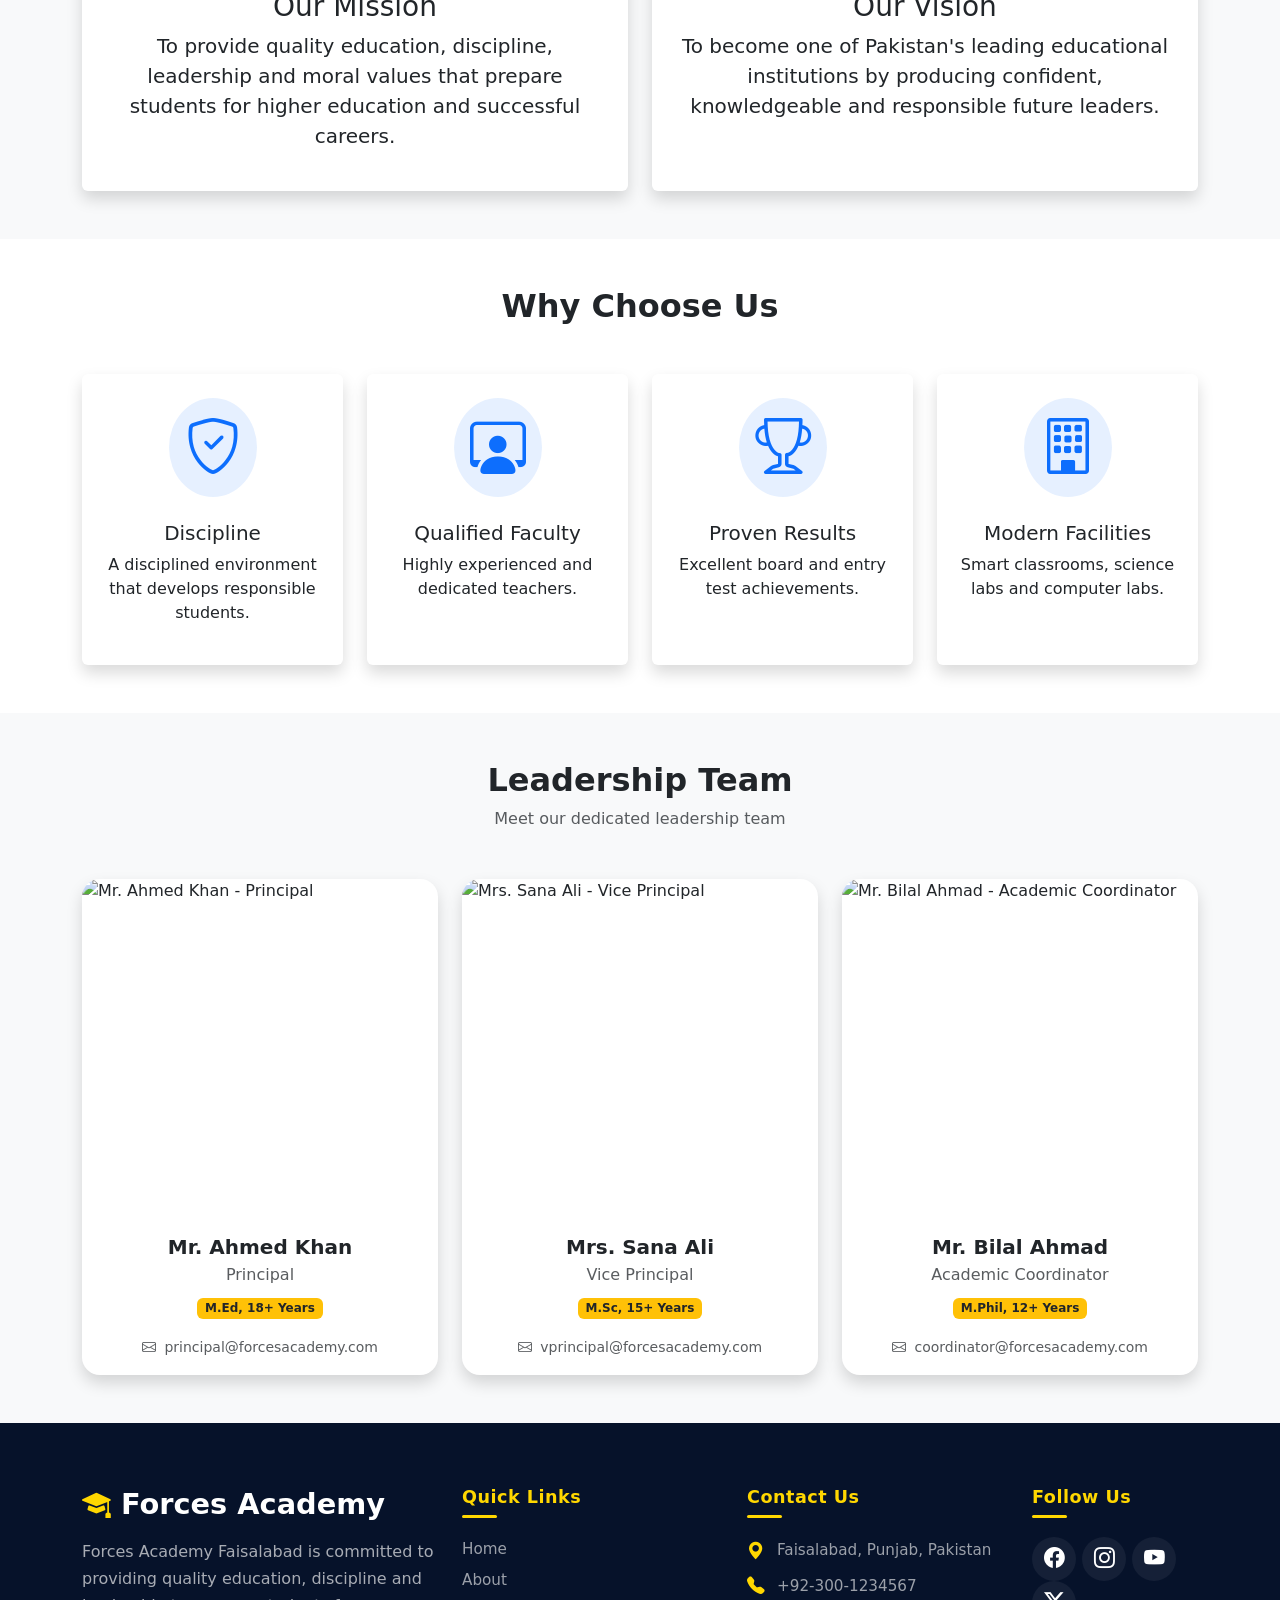
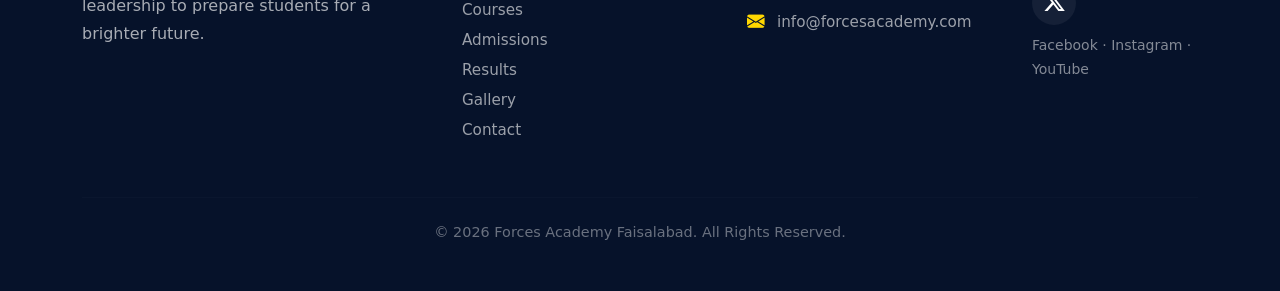
==== commit 8e433ba0: "Update Forces Academy website pages" ====
--- a/about.html
+++ b/about.html
@@ -5,6 +5,18 @@
     <meta charset="UTF-8">
     <meta name="viewport" content="width=device-width, initial-scale=1.0">
     <title>About Us | Forces Academy Faisalabad</title>
+
+  
+    <meta name="description" content="Learn about Forces Academy Faisalabad's mission, vision and leadership team, and discover how we build confident, disciplined future leaders.">
+    <meta name="keywords" content="About Forces Academy, Forces Academy Faisalabad, academy mission vision, academy leadership team, best academy Faisalabad Punjab">
+    <meta property="og:title" content="About Forces Academy Faisalabad">
+    <meta property="og:description" content="Discover the mission, vision and leadership team behind Forces Academy Faisalabad's commitment to quality education and leadership training.">
+    <meta property="og:type" content="website">
+    <meta property="og:image" content="https://images.unsplash.com/photo-1571260899304-425eee4c7efc?w=600&h=400&fit=crop&crop=center">
+    <meta property="og:url" content="https://forcesacademyofficial.github.io/about.html">
+
+    
+    <link rel="icon" type="image/svg+xml" href="data:image/svg+xml,%3Csvg xmlns='http://www.w3.org/2000/svg' viewBox='0 0 64 64'%3E%3Ccircle cx='32' cy='32' r='32' fill='%230b1a3b'/%3E%3Ctext x='32' y='42' font-size='26' font-family='Arial, sans-serif' font-weight='bold' fill='%23ffd700' text-anchor='middle'%3EFA%3C/text%3E%3C/svg%3E">
 
     <!-- Bootstrap CSS -->
     <link href="https://cdn.jsdelivr.net/npm/bootstrap@5.3.3/dist/css/bootstrap.min.css" rel="stylesheet">
@@ -460,6 +472,12 @@
 </head>
 
 <body>
+    <!-- Apply saved theme immediately to avoid a flash of the wrong mode -->
+    <script>
+        if (localStorage.getItem('theme') === 'dark') {
+            document.body.classList.add('dark-mode');
+        }
+    </script>
 
     <!-- ================= NAVBAR (IDENTICAL TO INDEX.HTML) ================= -->
     <nav class="navbar navbar-expand-lg navbar-dark sticky-top" id="mainNav">
@@ -480,9 +498,13 @@
                     <li class="nav-item"><a class="nav-link" href="gallery.html">Gallery</a></li>
                     <li class="nav-item"><a class="nav-link" href="contact.html">Contact</a></li>
                 </ul>
-                <a href="#" class="btn btn-warning btn-portal rounded-pill px-4 fw-bold">
+                <!-- STEP 1: Student Portal button linked to Full Stack LMS hosted URL -->
+                <a href="https://forcesacademy23.infinityfreeapp.com/" target="_blank" class="btn btn-warning btn-portal rounded-pill px-4 fw-bold">
                     <i class="bi bi-box-arrow-in-right"></i> Portal
                 </a>
+                <button id="darkModeToggle" type="button" title="Toggle dark mode" aria-label="Toggle dark mode">
+                    <i class="bi bi-moon-stars-fill" id="darkModeIcon"></i>
+                </button>
             </div>
         </div>
     </nav>
@@ -559,77 +581,7 @@
             </div>
         </div>
     </section>
-<section class="py-5">
-    <div class="container">
-
-        <div class="text-center mb-5">
-            <span class="badge bg-warning text-dark rounded-pill px-3 py-2">
-                Our Values
-            </span>
-
-            <h2 class="fw-bold mt-3">
-                Building Character Beyond Classrooms
-            </h2>
-
-            <p class="text-muted mx-auto" style="max-width: 700px;">
-                Our educational approach focuses not only on academic achievement
-                but also on character, confidence, discipline and leadership.
-            </p>
-        </div>
-
-        <div class="row g-4">
-
-            <div class="col-md-6 col-lg-3">
-                <div class="value-card text-center">
-                    <div class="value-icon">
-                        <i class="bi bi-shield-check"></i>
-                    </div>
-                    <h5>Integrity</h5>
-                    <p>
-                        We encourage honesty, responsibility and strong moral values.
-                    </p>
-                </div>
-            </div>
-
-            <div class="col-md-6 col-lg-3">
-                <div class="value-card text-center">
-                    <div class="value-icon">
-                        <i class="bi bi-lightbulb-fill"></i>
-                    </div>
-                    <h5>Excellence</h5>
-                    <p>
-                        We motivate students to achieve their highest academic potential.
-                    </p>
-                </div>
-            </div>
-
-            <div class="col-md-6 col-lg-3">
-                <div class="value-card text-center">
-                    <div class="value-icon">
-                        <i class="bi bi-people-fill"></i>
-                    </div>
-                    <h5>Teamwork</h5>
-                    <p>
-                        Students learn collaboration, respect and effective communication.
-                    </p>
-                </div>
-            </div>
-
-            <div class="col-md-6 col-lg-3">
-                <div class="value-card text-center">
-                    <div class="value-icon">
-                        <i class="bi bi-star-fill"></i>
-                    </div>
-                    <h5>Leadership</h5>
-                    <p>
-                        We develop confidence and leadership skills for future success.
-                    </p>
-                </div>
-            </div>
-
-        </div>
-    </div>
-</section>
+
     <!-- ================= WHY CHOOSE US ================= -->
     <section class="py-5">
         <div class="container">
@@ -828,6 +780,53 @@
 
     <script>
         document.addEventListener('DOMContentLoaded', function() {
+
+            // ---------- DARK MODE TOGGLE ----------
+            const darkModeToggle = document.getElementById('darkModeToggle');
+            const darkModeIcon = document.getElementById('darkModeIcon');
+
+            function syncDarkModeIcon() {
+                if (document.body.classList.contains('dark-mode')) {
+                    darkModeIcon.className = 'bi bi-sun-fill';
+                } else {
+                    darkModeIcon.className = 'bi bi-moon-stars-fill';
+                }
+            }
+            syncDarkModeIcon();
+
+            darkModeToggle.addEventListener('click', function() {
+                document.body.classList.toggle('dark-mode');
+                const isDark = document.body.classList.contains('dark-mode');
+                localStorage.setItem('theme', isDark ? 'dark' : 'light');
+                syncDarkModeIcon();
+            });
+
+            // ---------- STAGGERED "APPEAR ONE BY ONE" REVEAL ----------
+            function staggerReveal(itemSelector, containerEl, baseDelay) {
+                if (!containerEl) return;
+                const items = containerEl.querySelectorAll(itemSelector);
+                const revealObserver = new IntersectionObserver((entries) => {
+                    entries.forEach(entry => {
+                        if (entry.isIntersecting) {
+                            items.forEach((item, i) => {
+                                item.style.animationDelay = (i * baseDelay) + 'ms';
+                                item.classList.add('reveal-in');
+                            });
+                            revealObserver.unobserve(entry.target);
+                        }
+                    });
+                }, { threshold: 0.2 });
+                revealObserver.observe(containerEl);
+            }
+
+            document.querySelectorAll('section').forEach(section => {
+                if (section.querySelector('.leader-card')) {
+                    staggerReveal('.leader-card', section, 150);
+                } else if (section.querySelector('.card.h-100.shadow.border-0')) {
+                    staggerReveal('.card.h-100.shadow.border-0', section, 130);
+                }
+            });
+
             // Back to Top Button
             const backToTopBtn = document.getElementById('backToTopBtn');
 
